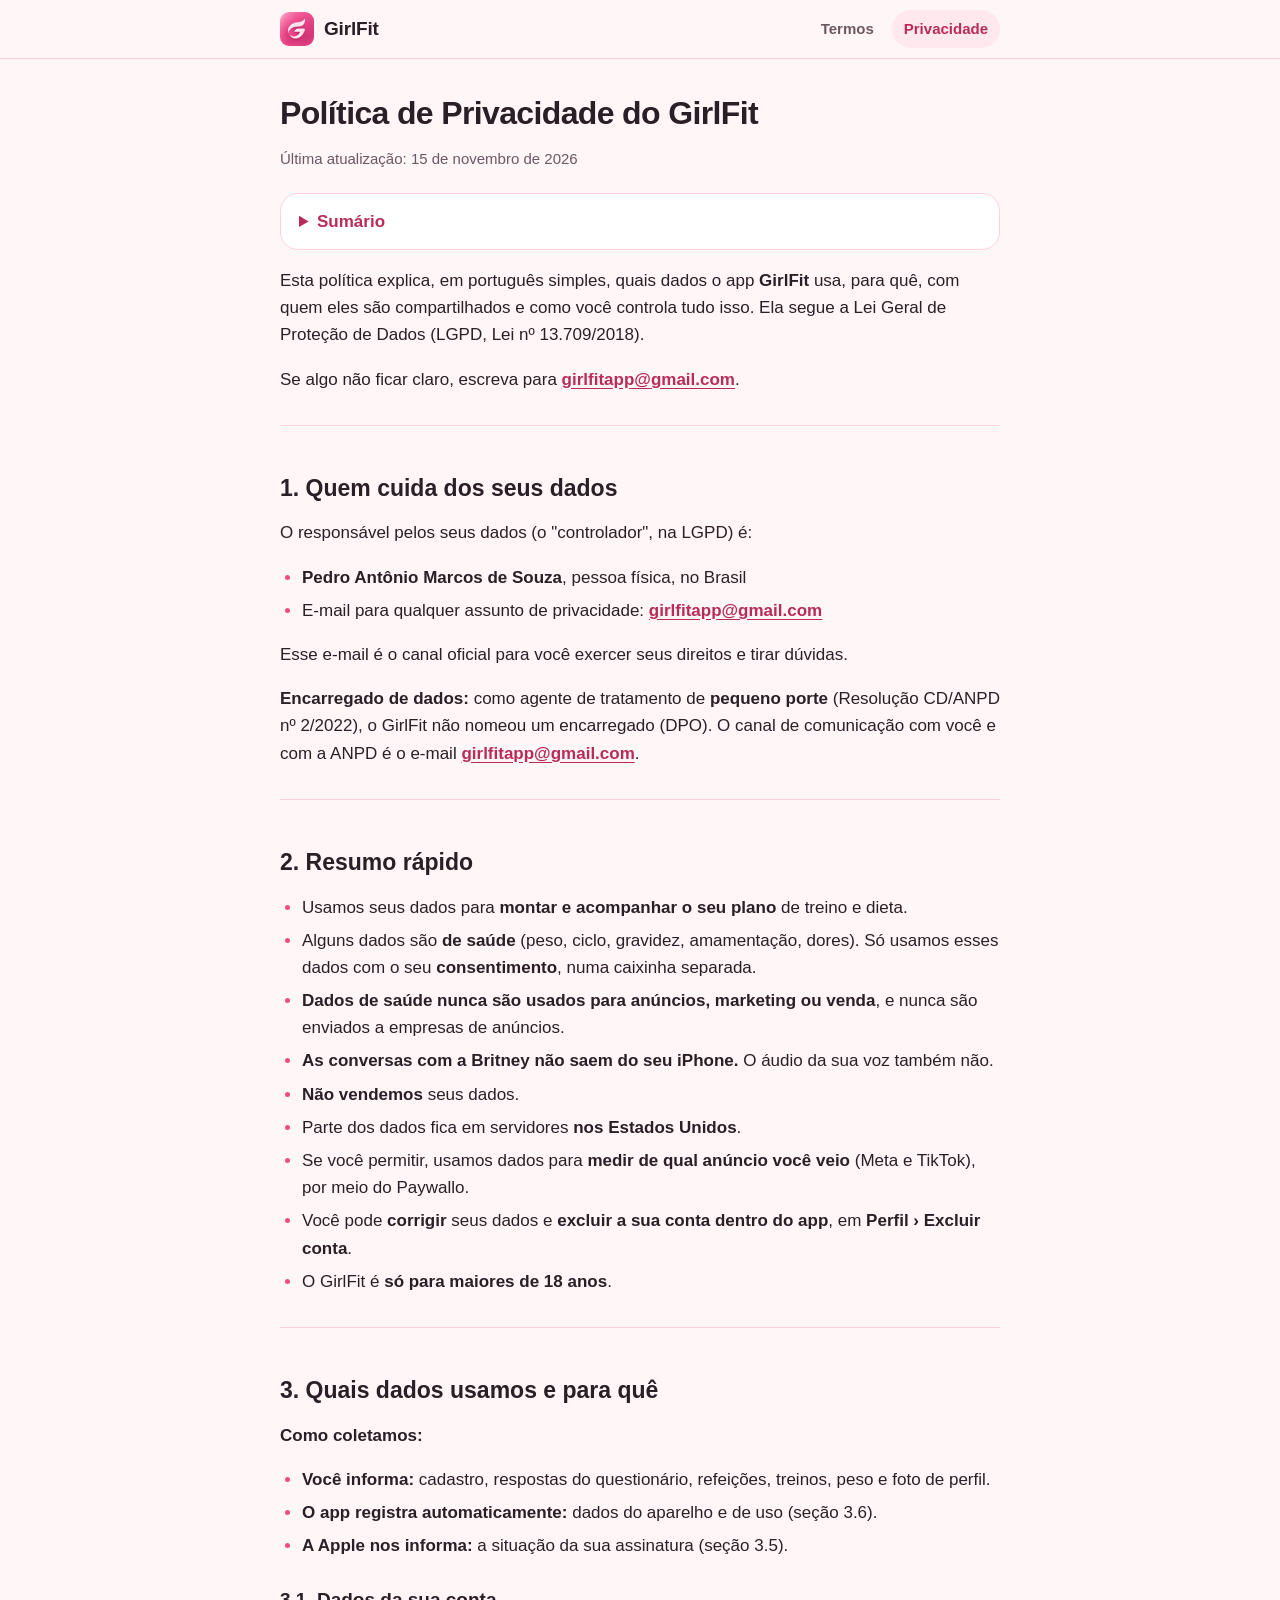
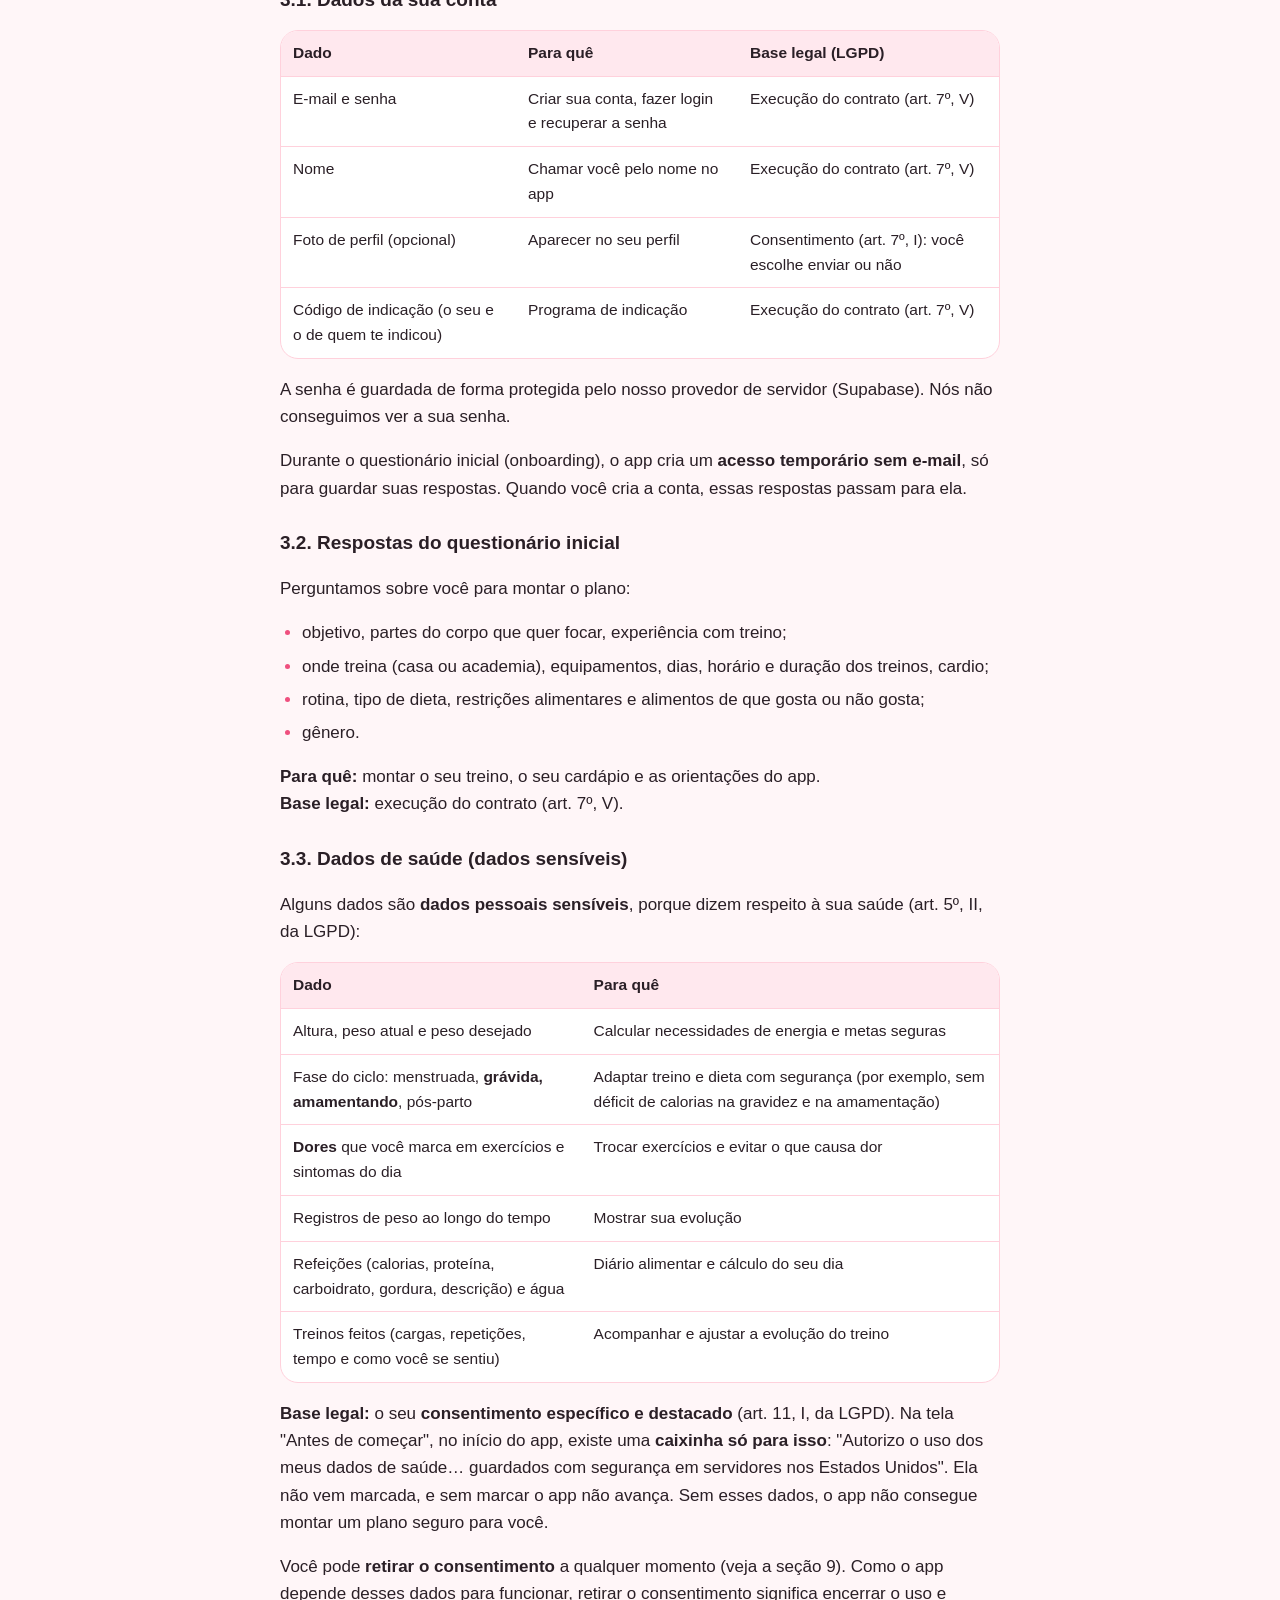
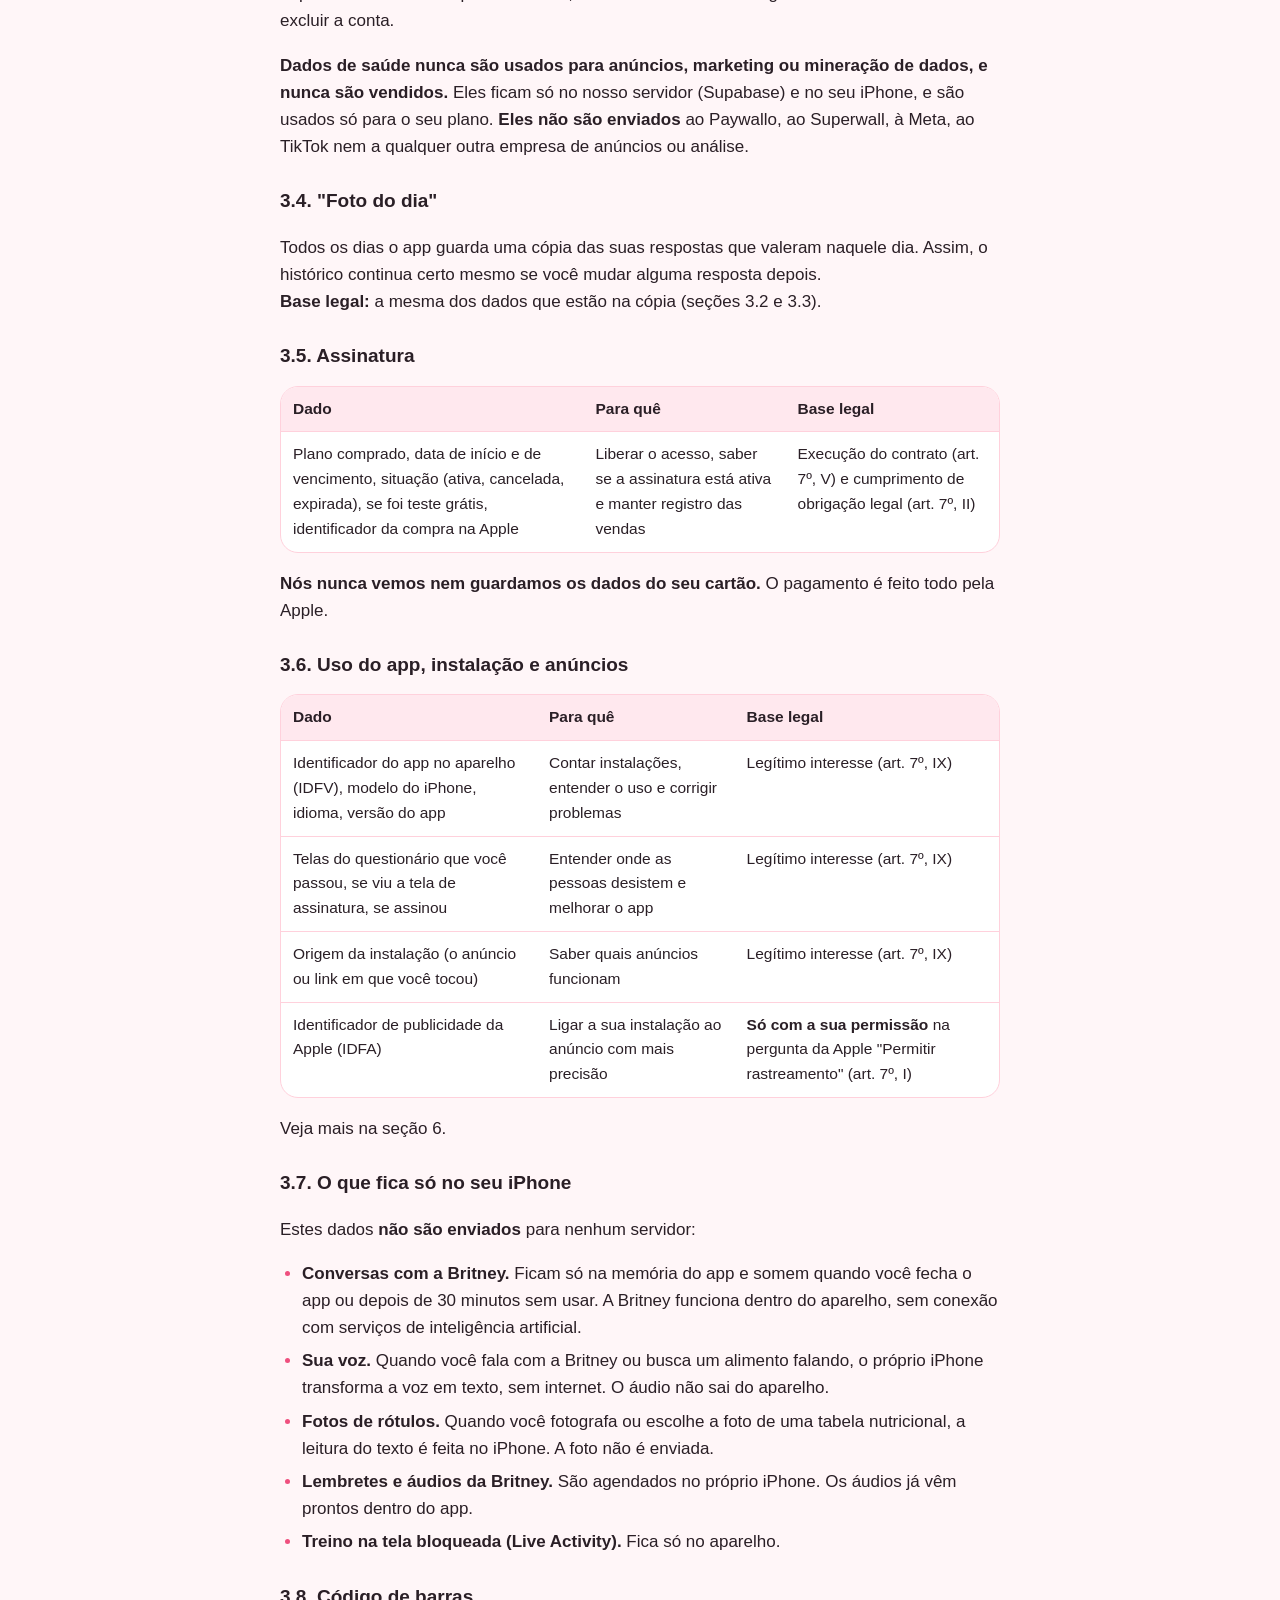
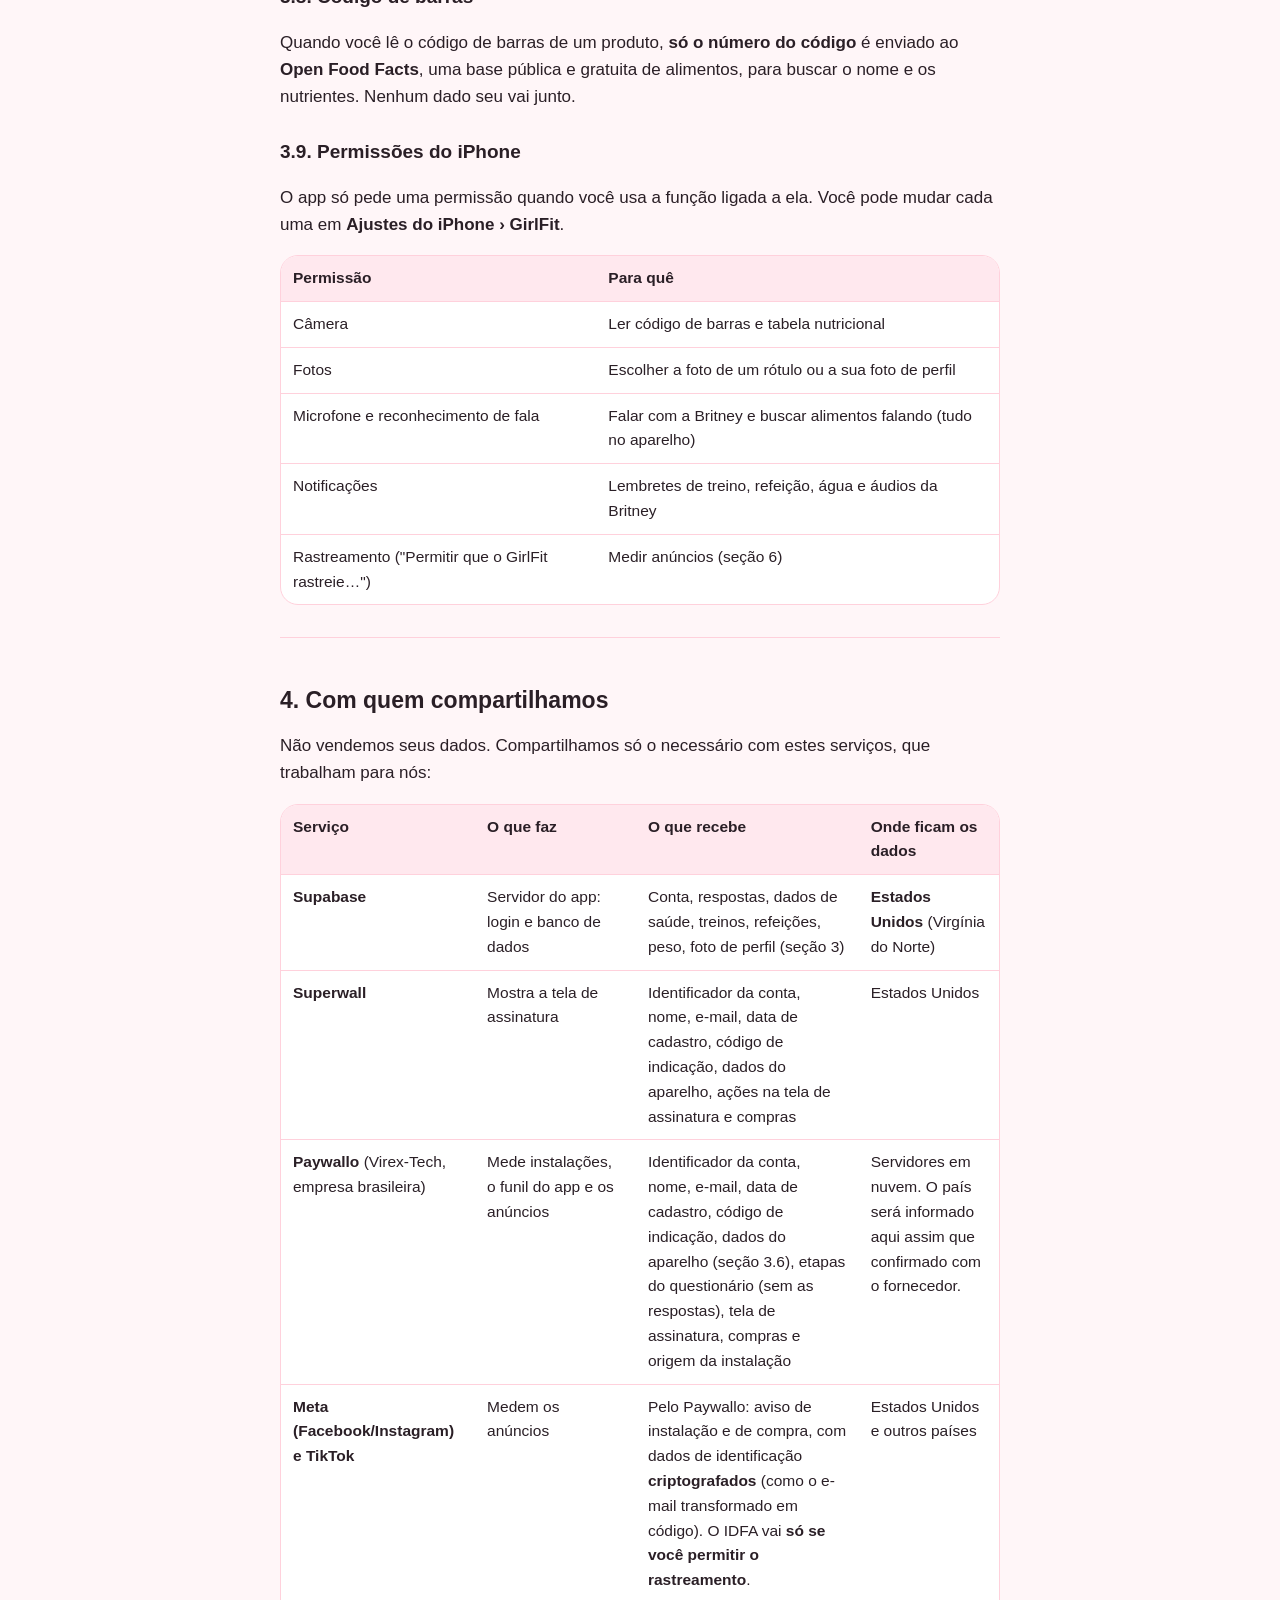
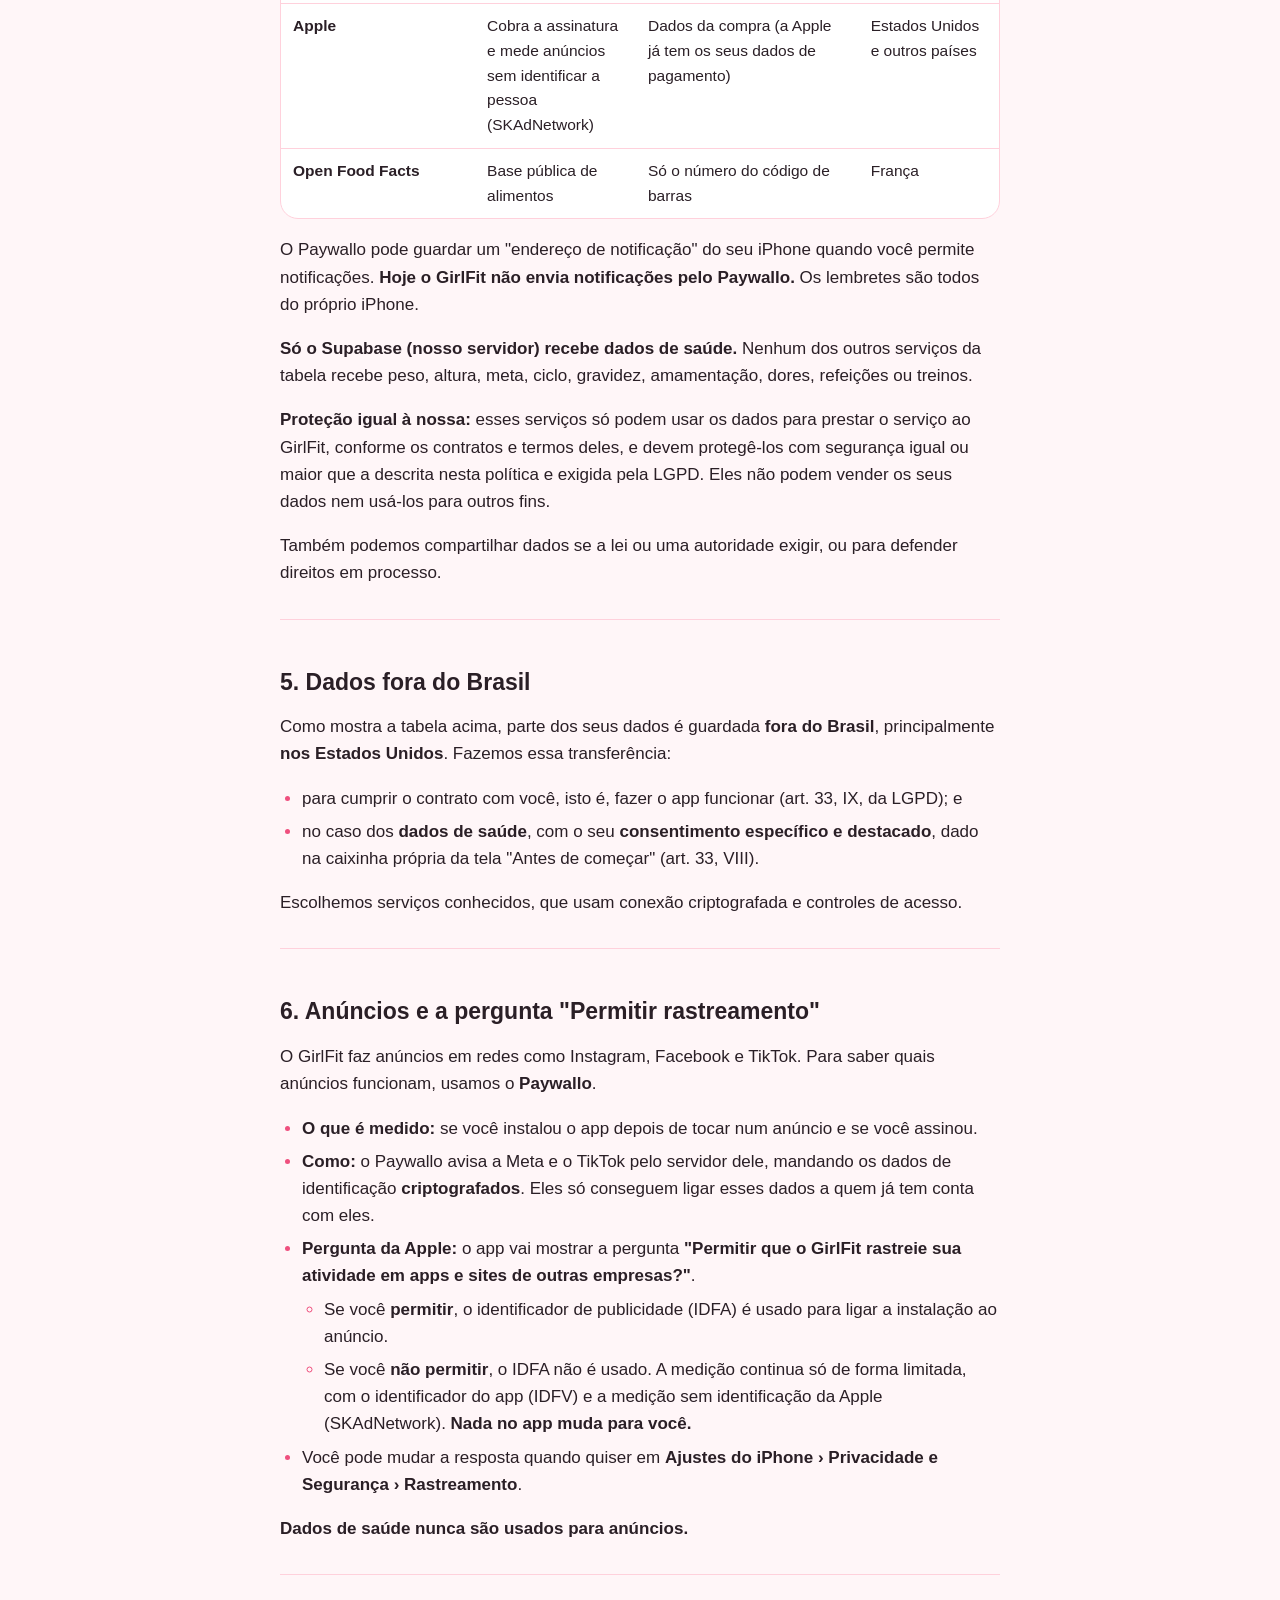
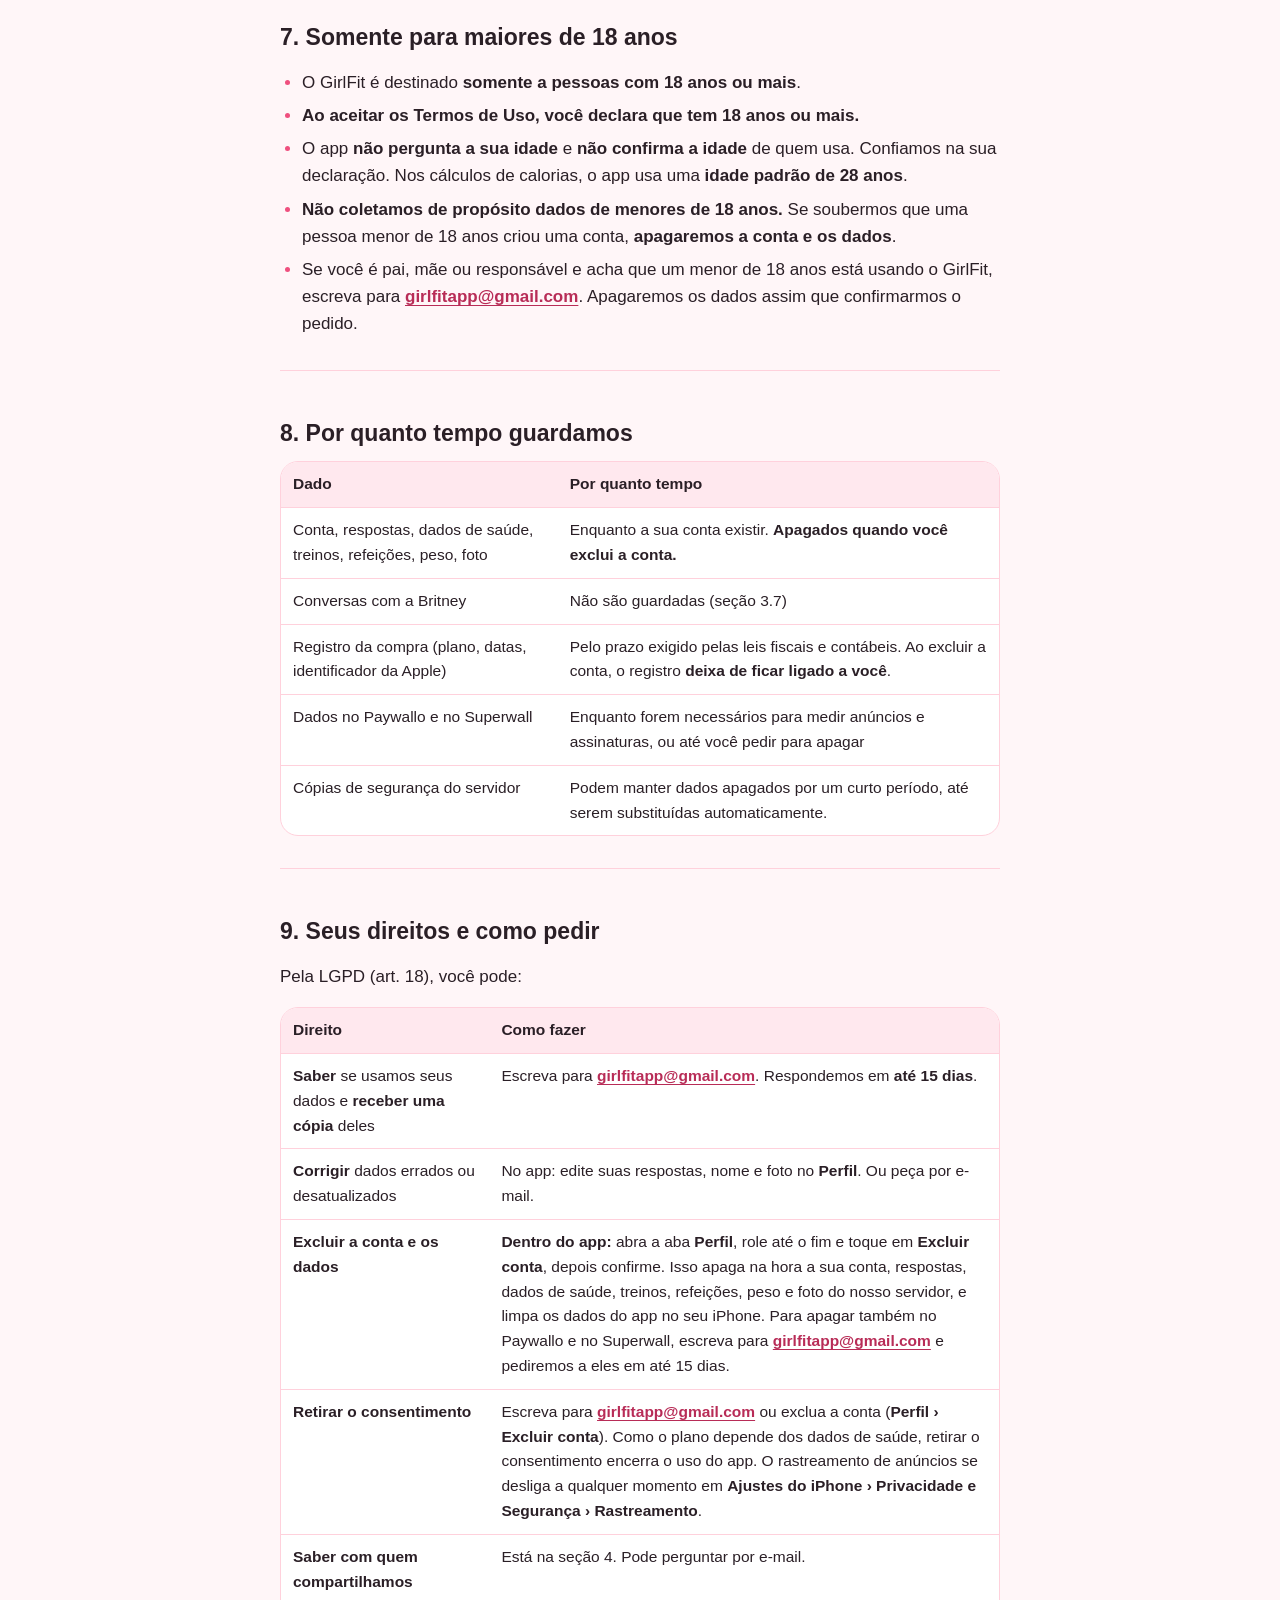
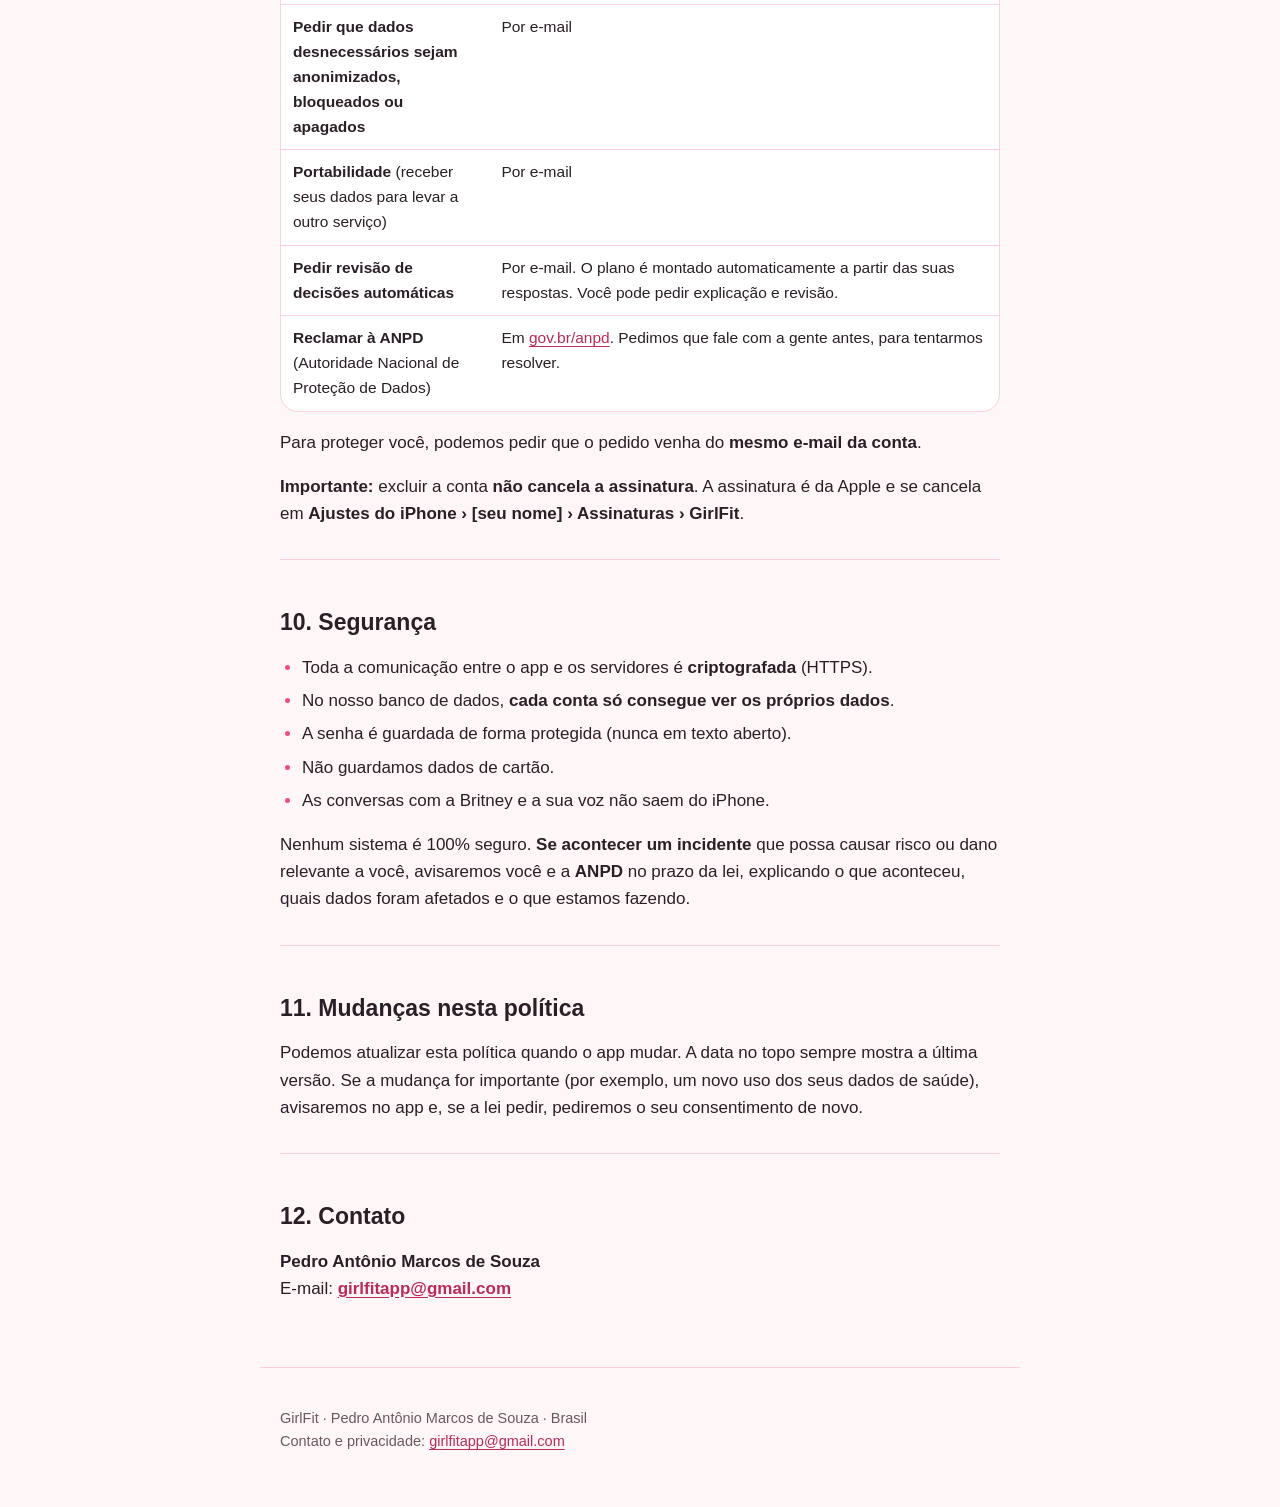
==== privacidade/index.html @ 928863f9 "Termos de Uso e Política de Privacidade do GirlFit Co-Authored-By: Claude Opus 5.5 <noreply@anthropi" ====
<!DOCTYPE html>
<html lang="pt-BR">
<head>
<meta charset="utf-8">
<meta name="viewport" content="width=device-width, initial-scale=1, viewport-fit=cover">
<title>Política de Privacidade · GirlFit</title>
<meta name="description" content="Como o app GirlFit cuida dos seus dados.">
<meta name="theme-color" content="#fff6f8" media="(prefers-color-scheme: light)">
<meta name="theme-color" content="#140f13" media="(prefers-color-scheme: dark)">
<link rel="canonical" href="https://pedrogoat23.github.io/girlfit-legal/privacidade/">
<link rel="icon" type="image/png" href="../assets/favicon.png">
<link rel="apple-touch-icon" href="../assets/icon.png">
<link rel="stylesheet" href="../assets/style.css">
</head>
<body>
<header class="top"><div class="top-inner">
<a class="brand" href="../"><img src="../assets/icon.png" alt="" width="34" height="34"><span>GirlFit</span></a>
<nav aria-label="Páginas"><a href="../termos/">Termos</a><a href="../privacidade/" aria-current="page">Privacidade</a></nav>
</div></header>
<main>
<h1>Política de Privacidade do GirlFit</h1>
<p class="updated">Última atualização: 15 de novembro de 2026</p>
<details class="toc"><summary>Sumário</summary><ol><li><a href="#1-quem-cuida-dos-seus-dados">1. Quem cuida dos seus dados</a></li><li><a href="#2-resumo-rapido">2. Resumo rápido</a></li><li><a href="#3-quais-dados-usamos-e-para-que">3. Quais dados usamos e para quê</a></li><li><a href="#4-com-quem-compartilhamos">4. Com quem compartilhamos</a></li><li><a href="#5-dados-fora-do-brasil">5. Dados fora do Brasil</a></li><li><a href="#6-anuncios-e-a-pergunta-permitir-rastreamento">6. Anúncios e a pergunta "Permitir rastreamento"</a></li><li><a href="#7-somente-para-maiores-de-18-anos">7. Somente para maiores de 18 anos</a></li><li><a href="#8-por-quanto-tempo-guardamos">8. Por quanto tempo guardamos</a></li><li><a href="#9-seus-direitos-e-como-pedir">9. Seus direitos e como pedir</a></li><li><a href="#10-seguranca">10. Segurança</a></li><li><a href="#11-mudancas-nesta-politica">11. Mudanças nesta política</a></li><li><a href="#12-contato">12. Contato</a></li></ol></details>
<p>Esta política explica, em português simples, quais dados o app <strong>GirlFit</strong> usa, para quê, com quem eles são compartilhados e como você controla tudo isso. Ela segue a Lei Geral de Proteção de Dados (LGPD, Lei nº 13.709/2018).</p>
<p>Se algo não ficar claro, escreva para <strong><a href="mailto:girlfitapp@gmail.com">girlfitapp@gmail.com</a></strong>.</p>
<hr>
<h2 id="1-quem-cuida-dos-seus-dados">1. Quem cuida dos seus dados</h2>
<p>O responsável pelos seus dados (o "controlador", na LGPD) é:</p>
<ul><li><strong>Pedro Antônio Marcos de Souza</strong>, pessoa física, no Brasil</li><li>E-mail para qualquer assunto de privacidade: <strong><a href="mailto:girlfitapp@gmail.com">girlfitapp@gmail.com</a></strong></li></ul>
<p>Esse e-mail é o canal oficial para você exercer seus direitos e tirar dúvidas.</p>
<p><strong>Encarregado de dados:</strong> como agente de tratamento de <strong>pequeno porte</strong> (Resolução CD/ANPD nº 2/2022), o GirlFit não nomeou um encarregado (DPO). O canal de comunicação com você e com a ANPD é o e-mail <strong><a href="mailto:girlfitapp@gmail.com">girlfitapp@gmail.com</a></strong>.</p>
<hr>
<h2 id="2-resumo-rapido">2. Resumo rápido</h2>
<ul><li>Usamos seus dados para <strong>montar e acompanhar o seu plano</strong> de treino e dieta.</li><li>Alguns dados são <strong>de saúde</strong> (peso, ciclo, gravidez, amamentação, dores). Só usamos esses dados com o seu <strong>consentimento</strong>, numa caixinha separada.</li><li><strong>Dados de saúde nunca são usados para anúncios, marketing ou venda</strong>, e nunca são enviados a empresas de anúncios.</li><li><strong>As conversas com a Britney não saem do seu iPhone.</strong> O áudio da sua voz também não.</li><li><strong>Não vendemos</strong> seus dados.</li><li>Parte dos dados fica em servidores <strong>nos Estados Unidos</strong>.</li><li>Se você permitir, usamos dados para <strong>medir de qual anúncio você veio</strong> (Meta e TikTok), por meio do Paywallo.</li><li>Você pode <strong>corrigir</strong> seus dados e <strong>excluir a sua conta dentro do app</strong>, em <strong>Perfil › Excluir conta</strong>.</li><li>O GirlFit é <strong>só para maiores de 18 anos</strong>.</li></ul>
<hr>
<h2 id="3-quais-dados-usamos-e-para-que">3. Quais dados usamos e para quê</h2>
<p><strong>Como coletamos:</strong></p>
<ul><li><strong>Você informa:</strong> cadastro, respostas do questionário, refeições, treinos, peso e foto de perfil.</li><li><strong>O app registra automaticamente:</strong> dados do aparelho e de uso (seção 3.6).</li><li><strong>A Apple nos informa:</strong> a situação da sua assinatura (seção 3.5).</li></ul>
<h3 id="3-1-dados-da-sua-conta">3.1. Dados da sua conta</h3>
<table><thead><tr><th>Dado</th><th>Para quê</th><th>Base legal (LGPD)</th></tr></thead><tbody><tr><td data-label="Dado">E-mail e senha</td><td data-label="Para quê">Criar sua conta, fazer login e recuperar a senha</td><td data-label="Base legal (LGPD)">Execução do contrato (art. 7º, V)</td></tr><tr><td data-label="Dado">Nome</td><td data-label="Para quê">Chamar você pelo nome no app</td><td data-label="Base legal (LGPD)">Execução do contrato (art. 7º, V)</td></tr><tr><td data-label="Dado">Foto de perfil (opcional)</td><td data-label="Para quê">Aparecer no seu perfil</td><td data-label="Base legal (LGPD)">Consentimento (art. 7º, I): você escolhe enviar ou não</td></tr><tr><td data-label="Dado">Código de indicação (o seu e o de quem te indicou)</td><td data-label="Para quê">Programa de indicação</td><td data-label="Base legal (LGPD)">Execução do contrato (art. 7º, V)</td></tr></tbody></table>
<p>A senha é guardada de forma protegida pelo nosso provedor de servidor (Supabase). Nós não conseguimos ver a sua senha.</p>
<p>Durante o questionário inicial (onboarding), o app cria um <strong>acesso temporário sem e-mail</strong>, só para guardar suas respostas. Quando você cria a conta, essas respostas passam para ela.</p>
<h3 id="3-2-respostas-do-questionario-inicial">3.2. Respostas do questionário inicial</h3>
<p>Perguntamos sobre você para montar o plano:</p>
<ul><li>objetivo, partes do corpo que quer focar, experiência com treino;</li><li>onde treina (casa ou academia), equipamentos, dias, horário e duração dos treinos, cardio;</li><li>rotina, tipo de dieta, restrições alimentares e alimentos de que gosta ou não gosta;</li><li>gênero.</li></ul>
<p><strong>Para quê:</strong> montar o seu treino, o seu cardápio e as orientações do app.<br><strong>Base legal:</strong> execução do contrato (art. 7º, V).</p>
<h3 id="3-3-dados-de-saude-dados-sensiveis">3.3. Dados de saúde (dados sensíveis)</h3>
<p>Alguns dados são <strong>dados pessoais sensíveis</strong>, porque dizem respeito à sua saúde (art. 5º, II, da LGPD):</p>
<table><thead><tr><th>Dado</th><th>Para quê</th></tr></thead><tbody><tr><td data-label="Dado">Altura, peso atual e peso desejado</td><td data-label="Para quê">Calcular necessidades de energia e metas seguras</td></tr><tr><td data-label="Dado">Fase do ciclo: menstruada, <strong>grávida, amamentando</strong>, pós-parto</td><td data-label="Para quê">Adaptar treino e dieta com segurança (por exemplo, sem déficit de calorias na gravidez e na amamentação)</td></tr><tr><td data-label="Dado"><strong>Dores</strong> que você marca em exercícios e sintomas do dia</td><td data-label="Para quê">Trocar exercícios e evitar o que causa dor</td></tr><tr><td data-label="Dado">Registros de peso ao longo do tempo</td><td data-label="Para quê">Mostrar sua evolução</td></tr><tr><td data-label="Dado">Refeições (calorias, proteína, carboidrato, gordura, descrição) e água</td><td data-label="Para quê">Diário alimentar e cálculo do seu dia</td></tr><tr><td data-label="Dado">Treinos feitos (cargas, repetições, tempo e como você se sentiu)</td><td data-label="Para quê">Acompanhar e ajustar a evolução do treino</td></tr></tbody></table>
<p><strong>Base legal:</strong> o seu <strong>consentimento específico e destacado</strong> (art. 11, I, da LGPD). Na tela "Antes de começar", no início do app, existe uma <strong>caixinha só para isso</strong>: "Autorizo o uso dos meus dados de saúde… guardados com segurança em servidores nos Estados Unidos". Ela não vem marcada, e sem marcar o app não avança. Sem esses dados, o app não consegue montar um plano seguro para você.</p>
<p>Você pode <strong>retirar o consentimento</strong> a qualquer momento (veja a seção 9). Como o app depende desses dados para funcionar, retirar o consentimento significa encerrar o uso e excluir a conta.</p>
<p><strong>Dados de saúde nunca são usados para anúncios, marketing ou mineração de dados, e nunca são vendidos.</strong> Eles ficam só no nosso servidor (Supabase) e no seu iPhone, e são usados só para o seu plano. <strong>Eles não são enviados</strong> ao Paywallo, ao Superwall, à Meta, ao TikTok nem a qualquer outra empresa de anúncios ou análise.</p>
<h3 id="3-4-foto-do-dia">3.4. "Foto do dia"</h3>
<p>Todos os dias o app guarda uma cópia das suas respostas que valeram naquele dia. Assim, o histórico continua certo mesmo se você mudar alguma resposta depois.<br><strong>Base legal:</strong> a mesma dos dados que estão na cópia (seções 3.2 e 3.3).</p>
<h3 id="3-5-assinatura">3.5. Assinatura</h3>
<table><thead><tr><th>Dado</th><th>Para quê</th><th>Base legal</th></tr></thead><tbody><tr><td data-label="Dado">Plano comprado, data de início e de vencimento, situação (ativa, cancelada, expirada), se foi teste grátis, identificador da compra na Apple</td><td data-label="Para quê">Liberar o acesso, saber se a assinatura está ativa e manter registro das vendas</td><td data-label="Base legal">Execução do contrato (art. 7º, V) e cumprimento de obrigação legal (art. 7º, II)</td></tr></tbody></table>
<p><strong>Nós nunca vemos nem guardamos os dados do seu cartão.</strong> O pagamento é feito todo pela Apple.</p>
<h3 id="3-6-uso-do-app-instalacao-e-anuncios">3.6. Uso do app, instalação e anúncios</h3>
<table><thead><tr><th>Dado</th><th>Para quê</th><th>Base legal</th></tr></thead><tbody><tr><td data-label="Dado">Identificador do app no aparelho (IDFV), modelo do iPhone, idioma, versão do app</td><td data-label="Para quê">Contar instalações, entender o uso e corrigir problemas</td><td data-label="Base legal">Legítimo interesse (art. 7º, IX)</td></tr><tr><td data-label="Dado">Telas do questionário que você passou, se viu a tela de assinatura, se assinou</td><td data-label="Para quê">Entender onde as pessoas desistem e melhorar o app</td><td data-label="Base legal">Legítimo interesse (art. 7º, IX)</td></tr><tr><td data-label="Dado">Origem da instalação (o anúncio ou link em que você tocou)</td><td data-label="Para quê">Saber quais anúncios funcionam</td><td data-label="Base legal">Legítimo interesse (art. 7º, IX)</td></tr><tr><td data-label="Dado">Identificador de publicidade da Apple (IDFA)</td><td data-label="Para quê">Ligar a sua instalação ao anúncio com mais precisão</td><td data-label="Base legal"><strong>Só com a sua permissão</strong> na pergunta da Apple "Permitir rastreamento" (art. 7º, I)</td></tr></tbody></table>
<p>Veja mais na seção 6.</p>
<h3 id="3-7-o-que-fica-so-no-seu-iphone">3.7. O que fica só no seu iPhone</h3>
<p>Estes dados <strong>não são enviados</strong> para nenhum servidor:</p>
<ul><li><strong>Conversas com a Britney.</strong> Ficam só na memória do app e somem quando você fecha o app ou depois de 30 minutos sem usar. A Britney funciona dentro do aparelho, sem conexão com serviços de inteligência artificial.</li><li><strong>Sua voz.</strong> Quando você fala com a Britney ou busca um alimento falando, o próprio iPhone transforma a voz em texto, sem internet. O áudio não sai do aparelho.</li><li><strong>Fotos de rótulos.</strong> Quando você fotografa ou escolhe a foto de uma tabela nutricional, a leitura do texto é feita no iPhone. A foto não é enviada.</li><li><strong>Lembretes e áudios da Britney.</strong> São agendados no próprio iPhone. Os áudios já vêm prontos dentro do app.</li><li><strong>Treino na tela bloqueada (Live Activity).</strong> Fica só no aparelho.</li></ul>
<h3 id="3-8-codigo-de-barras">3.8. Código de barras</h3>
<p>Quando você lê o código de barras de um produto, <strong>só o número do código</strong> é enviado ao <strong>Open Food Facts</strong>, uma base pública e gratuita de alimentos, para buscar o nome e os nutrientes. Nenhum dado seu vai junto.</p>
<h3 id="3-9-permissoes-do-iphone">3.9. Permissões do iPhone</h3>
<p>O app só pede uma permissão quando você usa a função ligada a ela. Você pode mudar cada uma em <strong>Ajustes do iPhone › GirlFit</strong>.</p>
<table><thead><tr><th>Permissão</th><th>Para quê</th></tr></thead><tbody><tr><td data-label="Permissão">Câmera</td><td data-label="Para quê">Ler código de barras e tabela nutricional</td></tr><tr><td data-label="Permissão">Fotos</td><td data-label="Para quê">Escolher a foto de um rótulo ou a sua foto de perfil</td></tr><tr><td data-label="Permissão">Microfone e reconhecimento de fala</td><td data-label="Para quê">Falar com a Britney e buscar alimentos falando (tudo no aparelho)</td></tr><tr><td data-label="Permissão">Notificações</td><td data-label="Para quê">Lembretes de treino, refeição, água e áudios da Britney</td></tr><tr><td data-label="Permissão">Rastreamento ("Permitir que o GirlFit rastreie…")</td><td data-label="Para quê">Medir anúncios (seção 6)</td></tr></tbody></table>
<hr>
<h2 id="4-com-quem-compartilhamos">4. Com quem compartilhamos</h2>
<p>Não vendemos seus dados. Compartilhamos só o necessário com estes serviços, que trabalham para nós:</p>
<table><thead><tr><th>Serviço</th><th>O que faz</th><th>O que recebe</th><th>Onde ficam os dados</th></tr></thead><tbody><tr><td data-label="Serviço"><strong>Supabase</strong></td><td data-label="O que faz">Servidor do app: login e banco de dados</td><td data-label="O que recebe">Conta, respostas, dados de saúde, treinos, refeições, peso, foto de perfil (seção 3)</td><td data-label="Onde ficam os dados"><strong>Estados Unidos</strong> (Virgínia do Norte)</td></tr><tr><td data-label="Serviço"><strong>Superwall</strong></td><td data-label="O que faz">Mostra a tela de assinatura</td><td data-label="O que recebe">Identificador da conta, nome, e-mail, data de cadastro, código de indicação, dados do aparelho, ações na tela de assinatura e compras</td><td data-label="Onde ficam os dados">Estados Unidos</td></tr><tr><td data-label="Serviço"><strong>Paywallo</strong> (Virex-Tech, empresa brasileira)</td><td data-label="O que faz">Mede instalações, o funil do app e os anúncios</td><td data-label="O que recebe">Identificador da conta, nome, e-mail, data de cadastro, código de indicação, dados do aparelho (seção 3.6), etapas do questionário (sem as respostas), tela de assinatura, compras e origem da instalação</td><td data-label="Onde ficam os dados">Servidores em nuvem. O país será informado aqui assim que confirmado com o fornecedor.</td></tr><tr><td data-label="Serviço"><strong>Meta (Facebook/Instagram) e TikTok</strong></td><td data-label="O que faz">Medem os anúncios</td><td data-label="O que recebe">Pelo Paywallo: aviso de instalação e de compra, com dados de identificação <strong>criptografados</strong> (como o e-mail transformado em código). O IDFA vai <strong>só se você permitir o rastreamento</strong>.</td><td data-label="Onde ficam os dados">Estados Unidos e outros países</td></tr><tr><td data-label="Serviço"><strong>Apple</strong></td><td data-label="O que faz">Cobra a assinatura e mede anúncios sem identificar a pessoa (SKAdNetwork)</td><td data-label="O que recebe">Dados da compra (a Apple já tem os seus dados de pagamento)</td><td data-label="Onde ficam os dados">Estados Unidos e outros países</td></tr><tr><td data-label="Serviço"><strong>Open Food Facts</strong></td><td data-label="O que faz">Base pública de alimentos</td><td data-label="O que recebe">Só o número do código de barras</td><td data-label="Onde ficam os dados">França</td></tr></tbody></table>
<p>O Paywallo pode guardar um "endereço de notificação" do seu iPhone quando você permite notificações. <strong>Hoje o GirlFit não envia notificações pelo Paywallo.</strong> Os lembretes são todos do próprio iPhone.</p>
<p><strong>Só o Supabase (nosso servidor) recebe dados de saúde.</strong> Nenhum dos outros serviços da tabela recebe peso, altura, meta, ciclo, gravidez, amamentação, dores, refeições ou treinos.</p>
<p><strong>Proteção igual à nossa:</strong> esses serviços só podem usar os dados para prestar o serviço ao GirlFit, conforme os contratos e termos deles, e devem protegê-los com segurança igual ou maior que a descrita nesta política e exigida pela LGPD. Eles não podem vender os seus dados nem usá-los para outros fins.</p>
<p>Também podemos compartilhar dados se a lei ou uma autoridade exigir, ou para defender direitos em processo.</p>
<hr>
<h2 id="5-dados-fora-do-brasil">5. Dados fora do Brasil</h2>
<p>Como mostra a tabela acima, parte dos seus dados é guardada <strong>fora do Brasil</strong>, principalmente <strong>nos Estados Unidos</strong>. Fazemos essa transferência:</p>
<ul><li>para cumprir o contrato com você, isto é, fazer o app funcionar (art. 33, IX, da LGPD); e</li><li>no caso dos <strong>dados de saúde</strong>, com o seu <strong>consentimento específico e destacado</strong>, dado na caixinha própria da tela "Antes de começar" (art. 33, VIII).</li></ul>
<p>Escolhemos serviços conhecidos, que usam conexão criptografada e controles de acesso.</p>
<hr>
<h2 id="6-anuncios-e-a-pergunta-permitir-rastreamento">6. Anúncios e a pergunta "Permitir rastreamento"</h2>
<p>O GirlFit faz anúncios em redes como Instagram, Facebook e TikTok. Para saber quais anúncios funcionam, usamos o <strong>Paywallo</strong>.</p>
<ul><li><strong>O que é medido:</strong> se você instalou o app depois de tocar num anúncio e se você assinou.</li><li><strong>Como:</strong> o Paywallo avisa a Meta e o TikTok pelo servidor dele, mandando os dados de identificação <strong>criptografados</strong>. Eles só conseguem ligar esses dados a quem já tem conta com eles.</li><li><strong>Pergunta da Apple:</strong> o app vai mostrar a pergunta <strong>"Permitir que o GirlFit rastreie sua atividade em apps e sites de outras empresas?"</strong>.<ul><li>Se você <strong>permitir</strong>, o identificador de publicidade (IDFA) é usado para ligar a instalação ao anúncio.</li><li>Se você <strong>não permitir</strong>, o IDFA não é usado. A medição continua só de forma limitada, com o identificador do app (IDFV) e a medição sem identificação da Apple (SKAdNetwork). <strong>Nada no app muda para você.</strong></li></ul></li><li>Você pode mudar a resposta quando quiser em <strong>Ajustes do iPhone › Privacidade e Segurança › Rastreamento</strong>.</li></ul>
<p><strong>Dados de saúde nunca são usados para anúncios.</strong></p>
<hr>
<h2 id="7-somente-para-maiores-de-18-anos">7. Somente para maiores de 18 anos</h2>
<ul><li>O GirlFit é destinado <strong>somente a pessoas com 18 anos ou mais</strong>.</li><li><strong>Ao aceitar os Termos de Uso, você declara que tem 18 anos ou mais.</strong></li><li>O app <strong>não pergunta a sua idade</strong> e <strong>não confirma a idade</strong> de quem usa. Confiamos na sua declaração. Nos cálculos de calorias, o app usa uma <strong>idade padrão de 28 anos</strong>.</li><li><strong>Não coletamos de propósito dados de menores de 18 anos.</strong> Se soubermos que uma pessoa menor de 18 anos criou uma conta, <strong>apagaremos a conta e os dados</strong>.</li><li>Se você é pai, mãe ou responsável e acha que um menor de 18 anos está usando o GirlFit, escreva para <strong><a href="mailto:girlfitapp@gmail.com">girlfitapp@gmail.com</a></strong>. Apagaremos os dados assim que confirmarmos o pedido.</li></ul>
<hr>
<h2 id="8-por-quanto-tempo-guardamos">8. Por quanto tempo guardamos</h2>
<table><thead><tr><th>Dado</th><th>Por quanto tempo</th></tr></thead><tbody><tr><td data-label="Dado">Conta, respostas, dados de saúde, treinos, refeições, peso, foto</td><td data-label="Por quanto tempo">Enquanto a sua conta existir. <strong>Apagados quando você exclui a conta.</strong></td></tr><tr><td data-label="Dado">Conversas com a Britney</td><td data-label="Por quanto tempo">Não são guardadas (seção 3.7)</td></tr><tr><td data-label="Dado">Registro da compra (plano, datas, identificador da Apple)</td><td data-label="Por quanto tempo">Pelo prazo exigido pelas leis fiscais e contábeis. Ao excluir a conta, o registro <strong>deixa de ficar ligado a você</strong>.</td></tr><tr><td data-label="Dado">Dados no Paywallo e no Superwall</td><td data-label="Por quanto tempo">Enquanto forem necessários para medir anúncios e assinaturas, ou até você pedir para apagar</td></tr><tr><td data-label="Dado">Cópias de segurança do servidor</td><td data-label="Por quanto tempo">Podem manter dados apagados por um curto período, até serem substituídas automaticamente.</td></tr></tbody></table>
<hr>
<h2 id="9-seus-direitos-e-como-pedir">9. Seus direitos e como pedir</h2>
<p>Pela LGPD (art. 18), você pode:</p>
<table><thead><tr><th>Direito</th><th>Como fazer</th></tr></thead><tbody><tr><td data-label="Direito"><strong>Saber</strong> se usamos seus dados e <strong>receber uma cópia</strong> deles</td><td data-label="Como fazer">Escreva para <strong><a href="mailto:girlfitapp@gmail.com">girlfitapp@gmail.com</a></strong>. Respondemos em <strong>até 15 dias</strong>.</td></tr><tr><td data-label="Direito"><strong>Corrigir</strong> dados errados ou desatualizados</td><td data-label="Como fazer">No app: edite suas respostas, nome e foto no <strong>Perfil</strong>. Ou peça por e-mail.</td></tr><tr><td data-label="Direito"><strong>Excluir a conta e os dados</strong></td><td data-label="Como fazer"><strong>Dentro do app:</strong> abra a aba <strong>Perfil</strong>, role até o fim e toque em <strong>Excluir conta</strong>, depois confirme. Isso apaga na hora a sua conta, respostas, dados de saúde, treinos, refeições, peso e foto do nosso servidor, e limpa os dados do app no seu iPhone. Para apagar também no Paywallo e no Superwall, escreva para <strong><a href="mailto:girlfitapp@gmail.com">girlfitapp@gmail.com</a></strong> e pediremos a eles em até 15 dias.</td></tr><tr><td data-label="Direito"><strong>Retirar o consentimento</strong></td><td data-label="Como fazer">Escreva para <strong><a href="mailto:girlfitapp@gmail.com">girlfitapp@gmail.com</a></strong> ou exclua a conta (<strong>Perfil › Excluir conta</strong>). Como o plano depende dos dados de saúde, retirar o consentimento encerra o uso do app. O rastreamento de anúncios se desliga a qualquer momento em <strong>Ajustes do iPhone › Privacidade e Segurança › Rastreamento</strong>.</td></tr><tr><td data-label="Direito"><strong>Saber com quem compartilhamos</strong></td><td data-label="Como fazer">Está na seção 4. Pode perguntar por e-mail.</td></tr><tr><td data-label="Direito"><strong>Pedir que dados desnecessários sejam anonimizados, bloqueados ou apagados</strong></td><td data-label="Como fazer">Por e-mail</td></tr><tr><td data-label="Direito"><strong>Portabilidade</strong> (receber seus dados para levar a outro serviço)</td><td data-label="Como fazer">Por e-mail</td></tr><tr><td data-label="Direito"><strong>Pedir revisão de decisões automáticas</strong></td><td data-label="Como fazer">Por e-mail. O plano é montado automaticamente a partir das suas respostas. Você pode pedir explicação e revisão.</td></tr><tr><td data-label="Direito"><strong>Reclamar à ANPD</strong> (Autoridade Nacional de Proteção de Dados)</td><td data-label="Como fazer">Em <a href="https://www.gov.br/anpd">gov.br/anpd</a>. Pedimos que fale com a gente antes, para tentarmos resolver.</td></tr></tbody></table>
<p>Para proteger você, podemos pedir que o pedido venha do <strong>mesmo e-mail da conta</strong>.</p>
<p><strong>Importante:</strong> excluir a conta <strong>não cancela a assinatura</strong>. A assinatura é da Apple e se cancela em <strong>Ajustes do iPhone › [seu nome] › Assinaturas › GirlFit</strong>.</p>
<hr>
<h2 id="10-seguranca">10. Segurança</h2>
<ul><li>Toda a comunicação entre o app e os servidores é <strong>criptografada</strong> (HTTPS).</li><li>No nosso banco de dados, <strong>cada conta só consegue ver os próprios dados</strong>.</li><li>A senha é guardada de forma protegida (nunca em texto aberto).</li><li>Não guardamos dados de cartão.</li><li>As conversas com a Britney e a sua voz não saem do iPhone.</li></ul>
<p>Nenhum sistema é 100% seguro. <strong>Se acontecer um incidente</strong> que possa causar risco ou dano relevante a você, avisaremos você e a <strong>ANPD</strong> no prazo da lei, explicando o que aconteceu, quais dados foram afetados e o que estamos fazendo.</p>
<hr>
<h2 id="11-mudancas-nesta-politica">11. Mudanças nesta política</h2>
<p>Podemos atualizar esta política quando o app mudar. A data no topo sempre mostra a última versão. Se a mudança for importante (por exemplo, um novo uso dos seus dados de saúde), avisaremos no app e, se a lei pedir, pediremos o seu consentimento de novo.</p>
<hr>
<h2 id="12-contato">12. Contato</h2>
<p><strong>Pedro Antônio Marcos de Souza</strong><br>E-mail: <strong><a href="mailto:girlfitapp@gmail.com">girlfitapp@gmail.com</a></strong></p>
</main>
<footer>
<p>GirlFit · Pedro Antônio Marcos de Souza · Brasil<br>
Contato e privacidade: <a href="mailto:girlfitapp@gmail.com">girlfitapp@gmail.com</a></p>
</footer>
</body>
</html>
---- assets/style.css ----
/* GirlFit: páginas legais. Cores do app (theme/brand). Sem fontes nem scripts externos. */
:root {
	--bg: #fff6f8;
	--card: #ffffff;
	--ink: #2a1f26;
	--muted: #6b5862;
	--line: #ffd1dc;
	--soft: #ffe8ee;
	--pink: #ef4f7e;
	--pink-strong: #b82c57;
	--radius: 18px;
}

@media (prefers-color-scheme: dark) {
	:root {
		--bg: #140f13;
		--card: #1e171c;
		--ink: #f7eef2;
		--muted: #c2adb7;
		--line: #3a2531;
		--soft: #2e1c26;
		--pink: #ff8fb0;
		--pink-strong: #ff8fb0;
	}
}

* {
	box-sizing: border-box;
}

html {
	-webkit-text-size-adjust: 100%;
}

body {
	margin: 0;
	background: var(--bg);
	color: var(--ink);
	font: 17px/1.6 -apple-system, BlinkMacSystemFont, "SF Pro Text", "Segoe UI", Roboto, Helvetica, Arial,
		sans-serif;
}

a {
	color: var(--pink-strong);
	text-underline-offset: 3px;
}

.top {
	position: sticky;
	top: 0;
	z-index: 2;
	background: color-mix(in srgb, var(--bg) 88%, transparent);
	-webkit-backdrop-filter: blur(12px);
	backdrop-filter: blur(12px);
	border-bottom: 1px solid var(--line);
}

.top-inner {
	max-width: 760px;
	margin: 0 auto;
	padding: 10px 20px;
	display: flex;
	align-items: center;
	justify-content: space-between;
	gap: 12px;
}

.brand {
	display: flex;
	align-items: center;
	gap: 10px;
	color: var(--ink);
	text-decoration: none;
	font-weight: 800;
	font-size: 19px;
	letter-spacing: -0.01em;
}

.brand img {
	width: 34px;
	height: 34px;
	border-radius: 9px;
}

nav {
	display: flex;
	gap: 6px;
}

nav a {
	padding: 7px 12px;
	border-radius: 999px;
	font-size: 15px;
	font-weight: 600;
	text-decoration: none;
	color: var(--muted);
}

nav a[aria-current="page"] {
	background: var(--soft);
	color: var(--pink-strong);
}

main {
	max-width: 760px;
	margin: 0 auto;
	padding: 28px 20px 48px;
}

h1 {
	font-size: 32px;
	line-height: 1.15;
	letter-spacing: -0.02em;
	margin: 8px 0 6px;
}

h2 {
	font-size: 23px;
	line-height: 1.25;
	margin: 40px 0 10px;
	padding-top: 8px;
	scroll-margin-top: 72px;
}

h3 {
	font-size: 19px;
	margin: 26px 0 8px;
	scroll-margin-top: 72px;
}

p,
li {
	overflow-wrap: anywhere;
}

ul {
	padding-left: 22px;
}

li {
	margin: 6px 0;
}

li::marker {
	color: var(--pink);
}

strong {
	font-weight: 700;
}

hr {
	border: 0;
	border-top: 1px solid var(--line);
	margin: 32px 0 0;
}

.updated {
	color: var(--muted);
	font-size: 15px;
}

.toc {
	background: var(--card);
	border: 1px solid var(--line);
	border-radius: var(--radius);
	padding: 14px 18px;
	margin: 22px 0 8px;
}

.toc summary {
	cursor: pointer;
	font-weight: 700;
	color: var(--pink-strong);
}

.toc ol {
	margin: 10px 0 2px;
	padding-left: 20px;
}

.toc li {
	margin: 4px 0;
}

table {
	width: 100%;
	border-collapse: separate;
	border-spacing: 0;
	background: var(--card);
	border: 1px solid var(--line);
	border-radius: var(--radius);
	overflow: hidden;
	margin: 14px 0;
	font-size: 15.5px;
}

th,
td {
	text-align: left;
	vertical-align: top;
	padding: 10px 12px;
	border-bottom: 1px solid var(--line);
}

th {
	background: var(--soft);
	font-weight: 700;
}

tr:last-child td {
	border-bottom: 0;
}

/* No iPhone, cada linha da tabela vira um cartão (nada de rolar pro lado). */
@media (max-width: 640px) {
	body {
		font-size: 16.5px;
	}

	h1 {
		font-size: 28px;
	}

	nav a {
		padding: 7px 9px;
		font-size: 14px;
	}

	.brand span {
		display: none;
	}

	table,
	tbody,
	tr,
	td {
		display: block;
		width: 100%;
	}

	table {
		border: 0;
		background: none;
	}

	thead {
		display: none;
	}

	tr {
		background: var(--card);
		border: 1px solid var(--line);
		border-radius: var(--radius);
		margin: 0 0 12px;
		padding: 4px 0;
	}

	td {
		border: 0;
		padding: 6px 14px;
	}

	td::before {
		content: attr(data-label);
		display: block;
		font-size: 12.5px;
		font-weight: 700;
		text-transform: uppercase;
		letter-spacing: 0.04em;
		color: var(--pink-strong);
	}
}

.hero {
	text-align: center;
	padding: 24px 0 8px;
}

.hero img {
	width: 96px;
	height: 96px;
	border-radius: 24px;
	box-shadow: 0 12px 32px rgba(239, 79, 126, 0.28);
}

.hero p {
	color: var(--muted);
	max-width: 460px;
	margin: 8px auto 0;
}

.cards {
	display: grid;
	gap: 14px;
	margin: 28px 0;
}

.card {
	display: block;
	background: var(--card);
	border: 1px solid var(--line);
	border-radius: var(--radius);
	padding: 18px 20px;
	text-decoration: none;
	color: var(--ink);
}

.card strong {
	display: block;
	font-size: 19px;
	color: var(--pink-strong);
}

.card span {
	color: var(--muted);
	font-size: 15.5px;
}

footer {
	max-width: 760px;
	margin: 0 auto;
	padding: 24px 20px 40px;
	border-top: 1px solid var(--line);
	color: var(--muted);
	font-size: 14.5px;
}
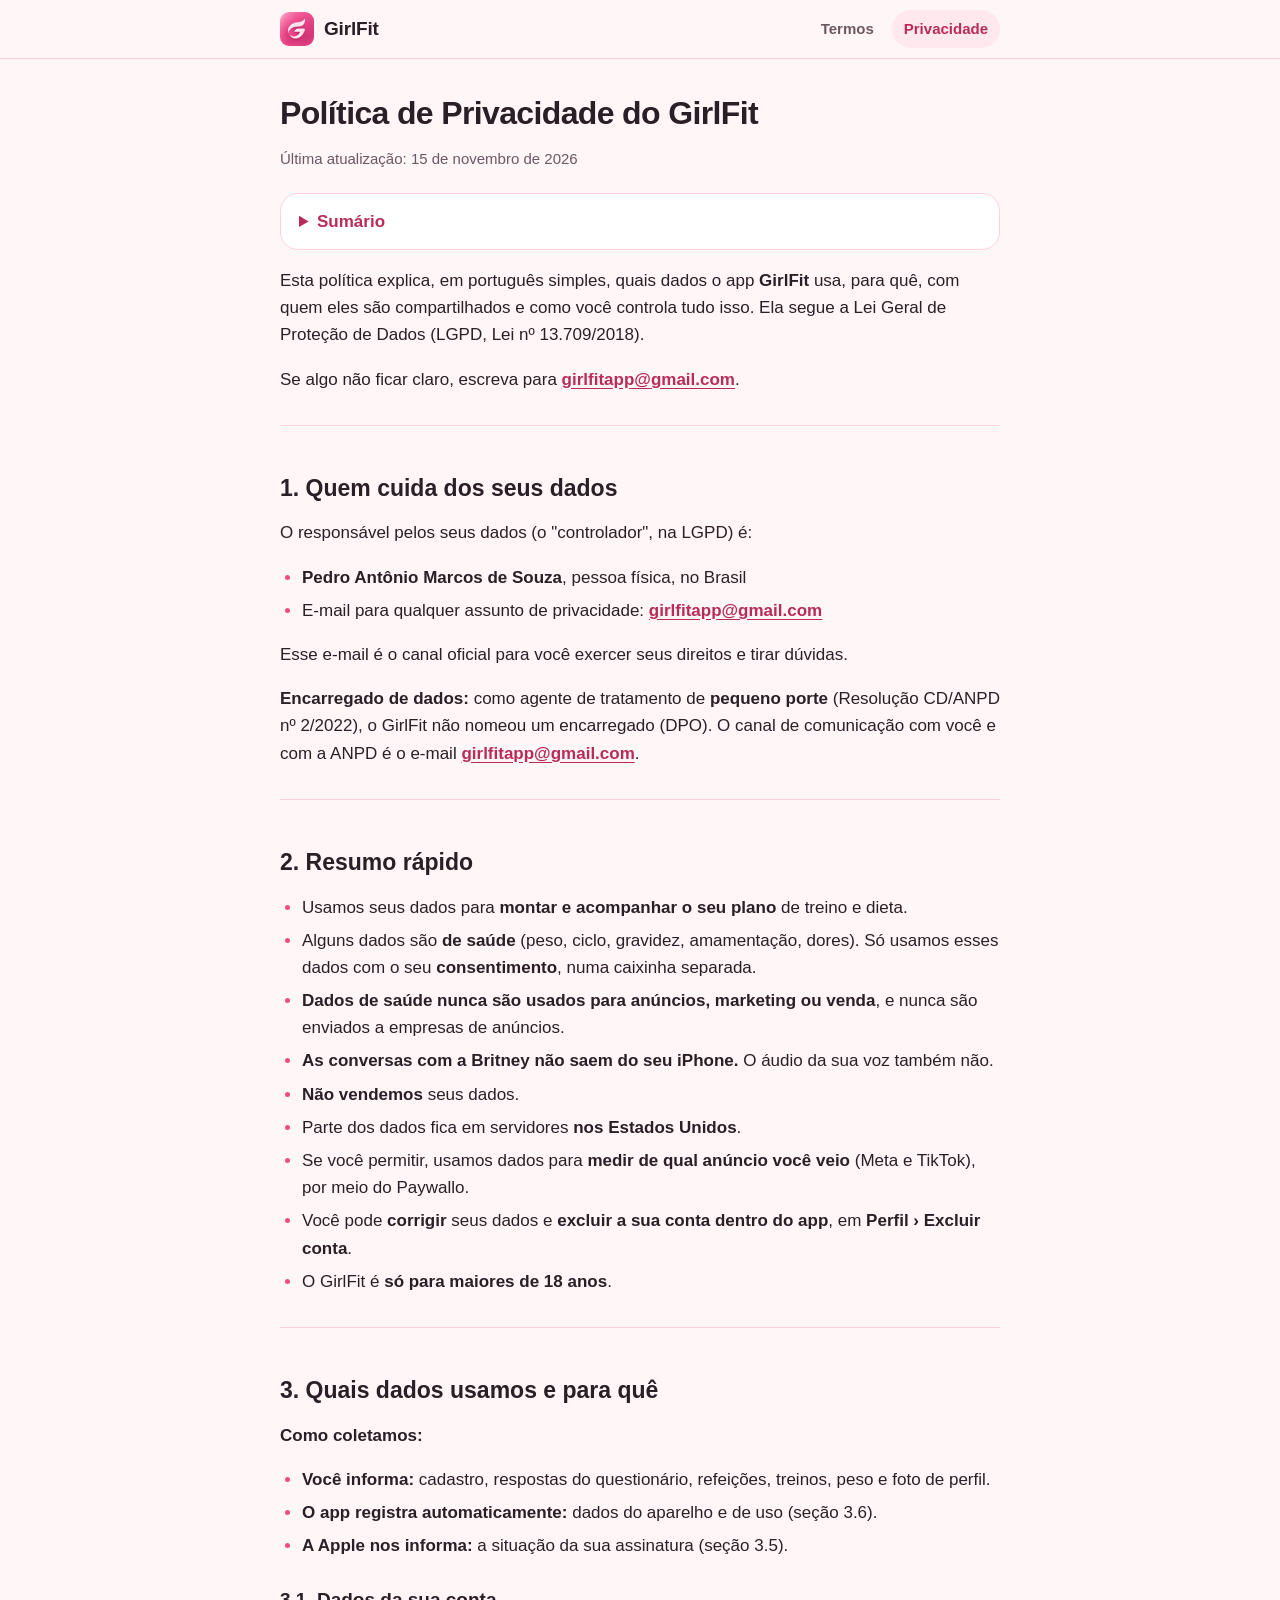
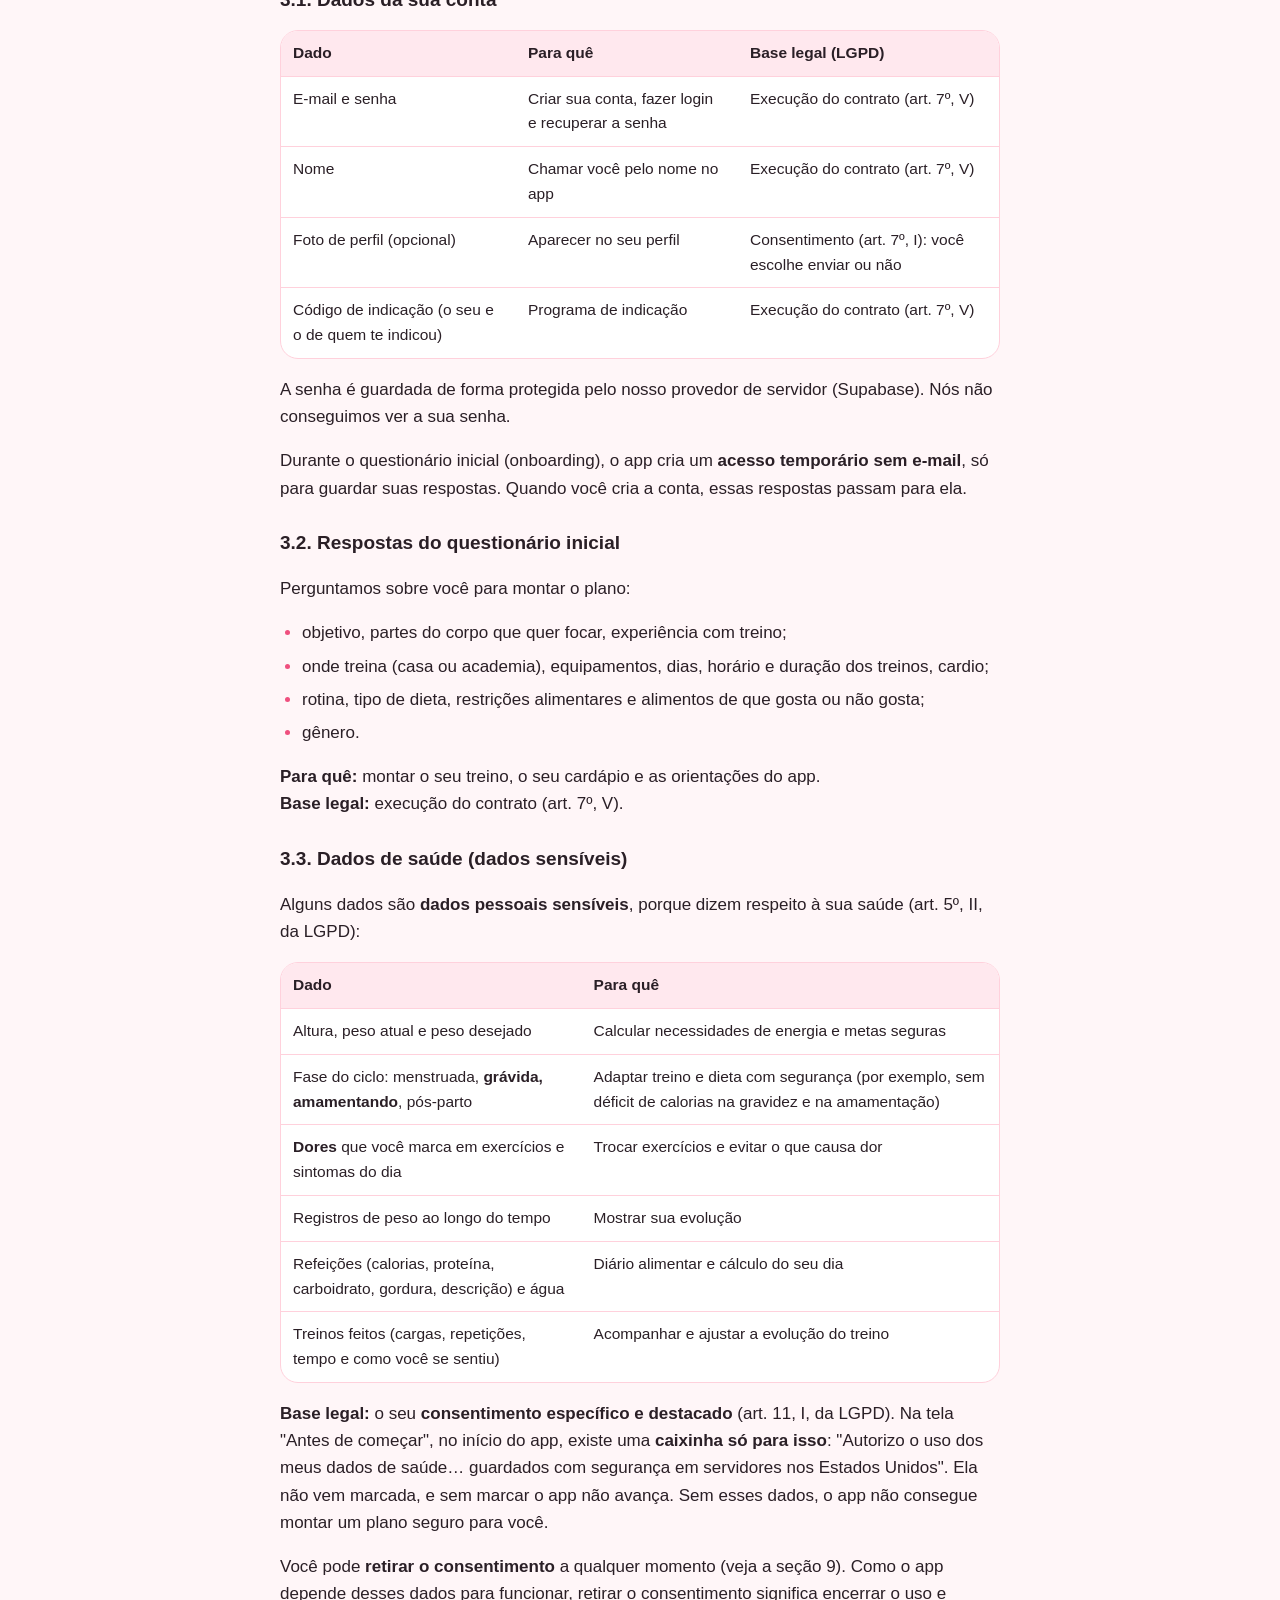
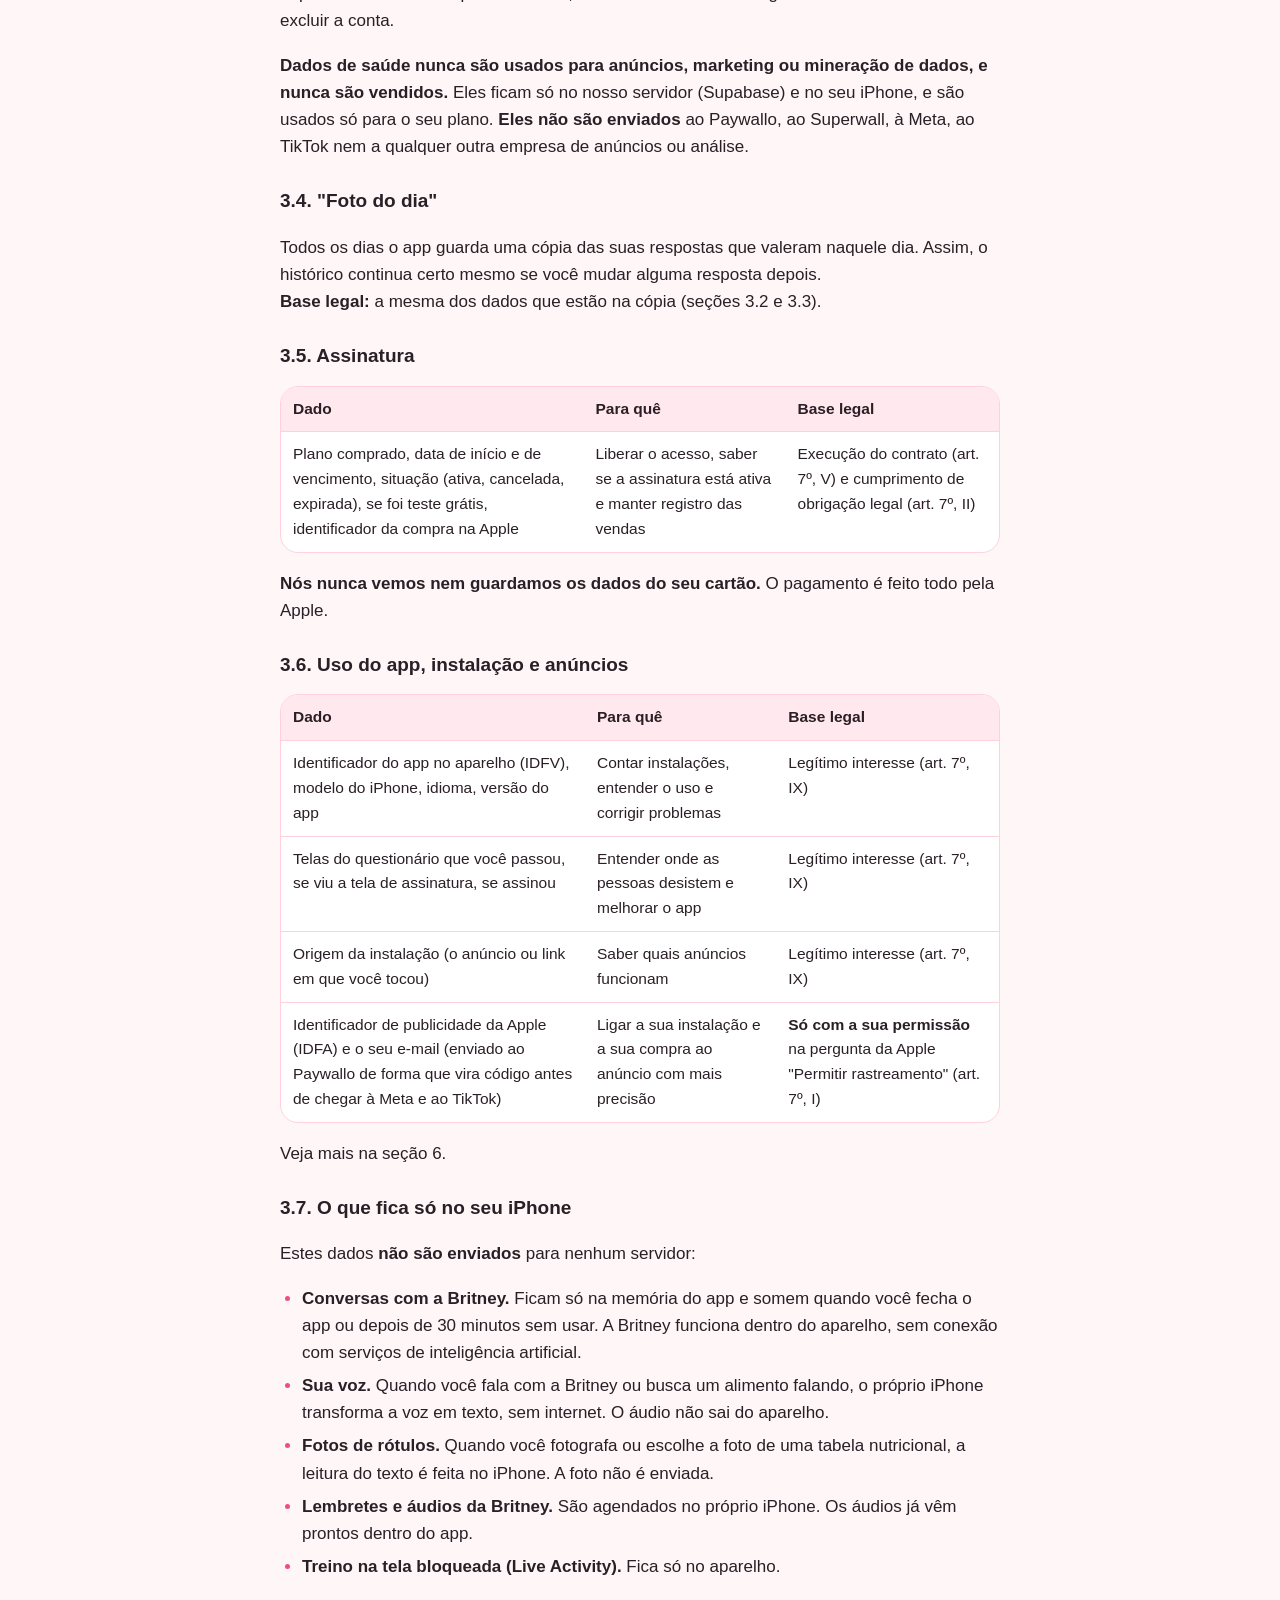
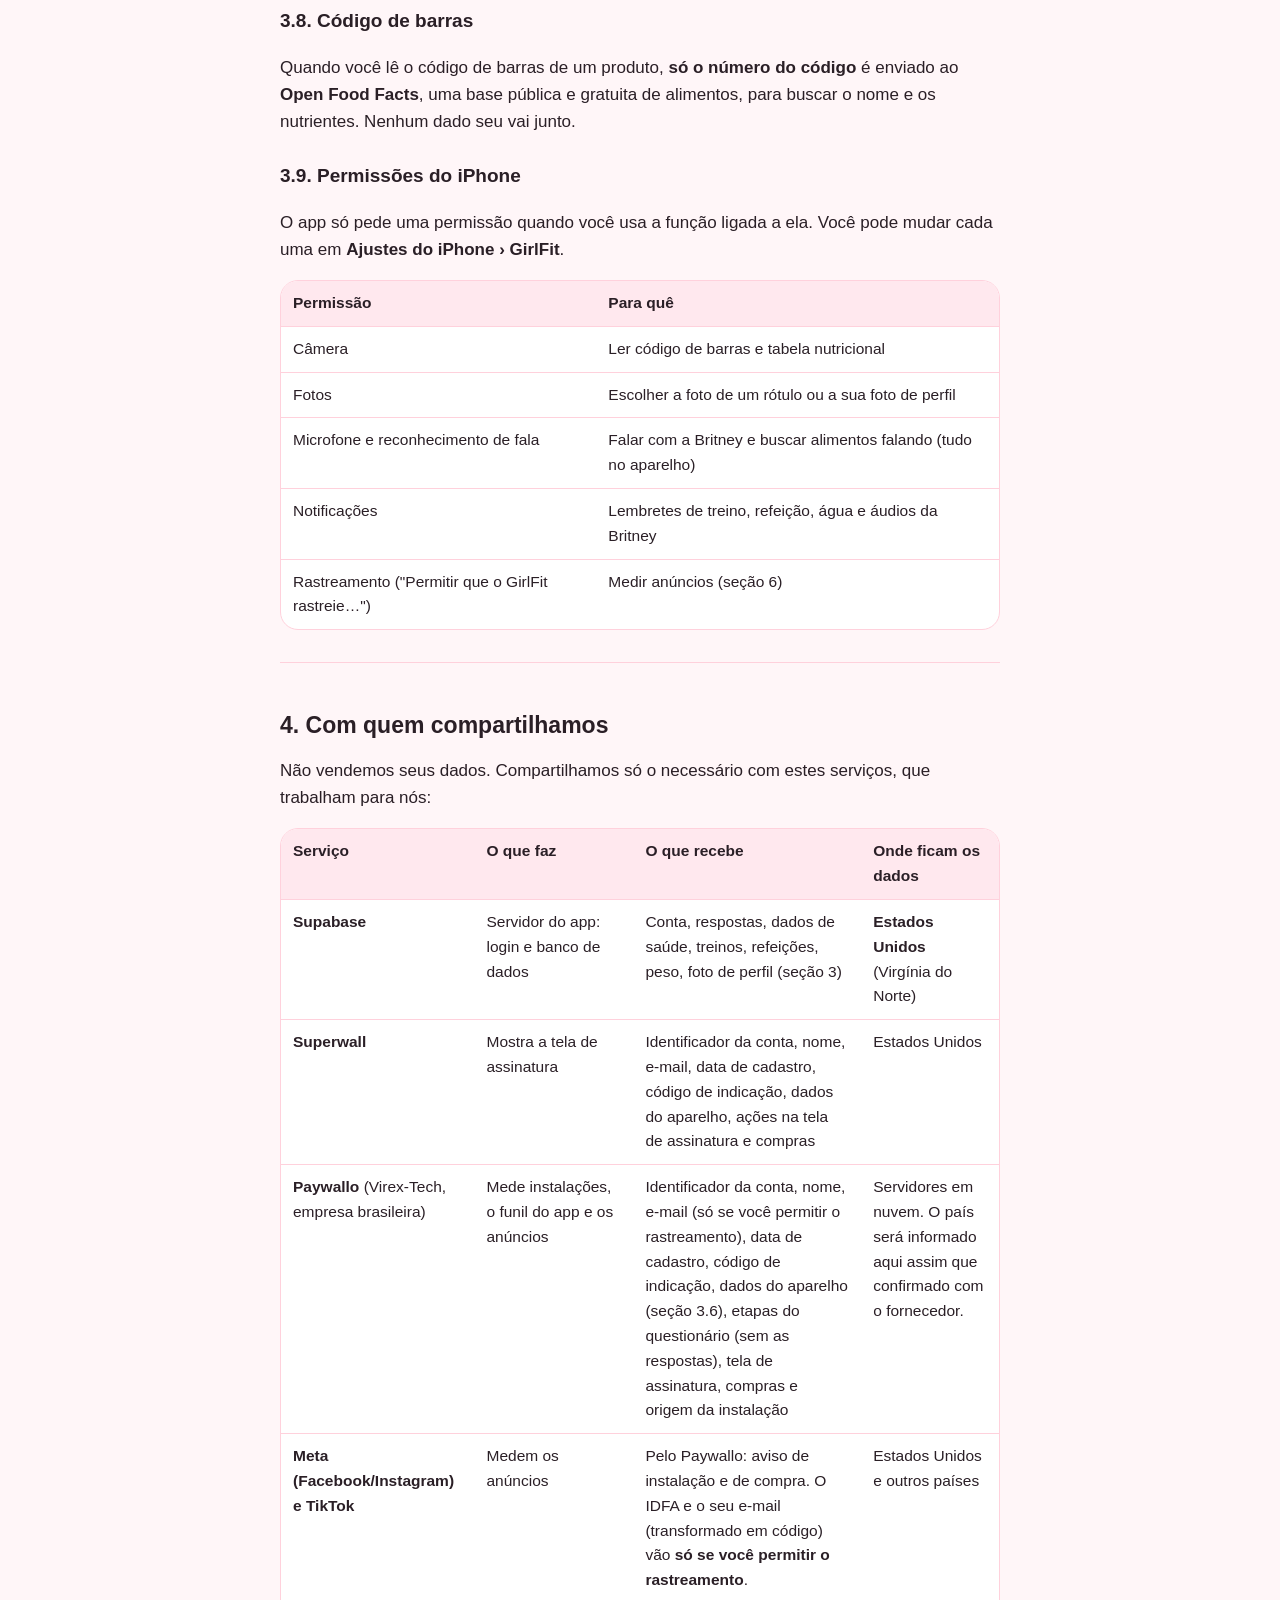
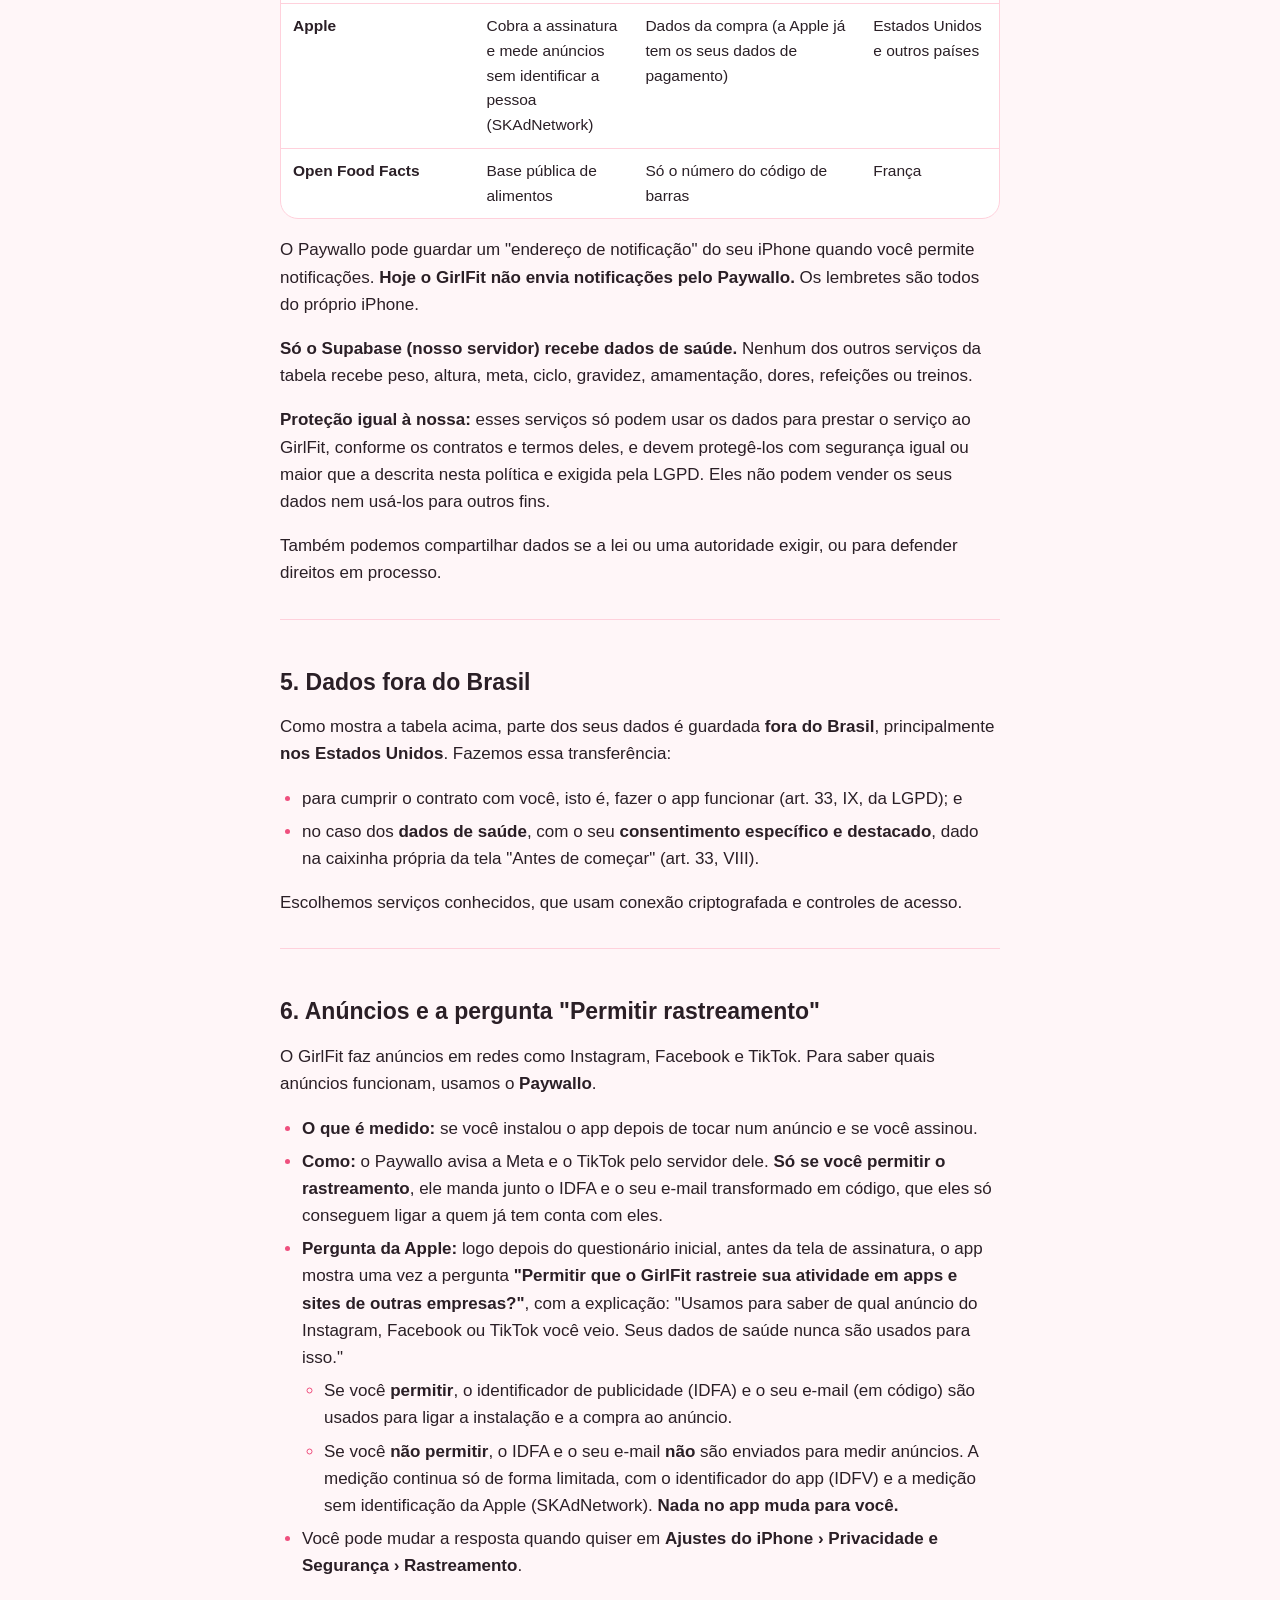
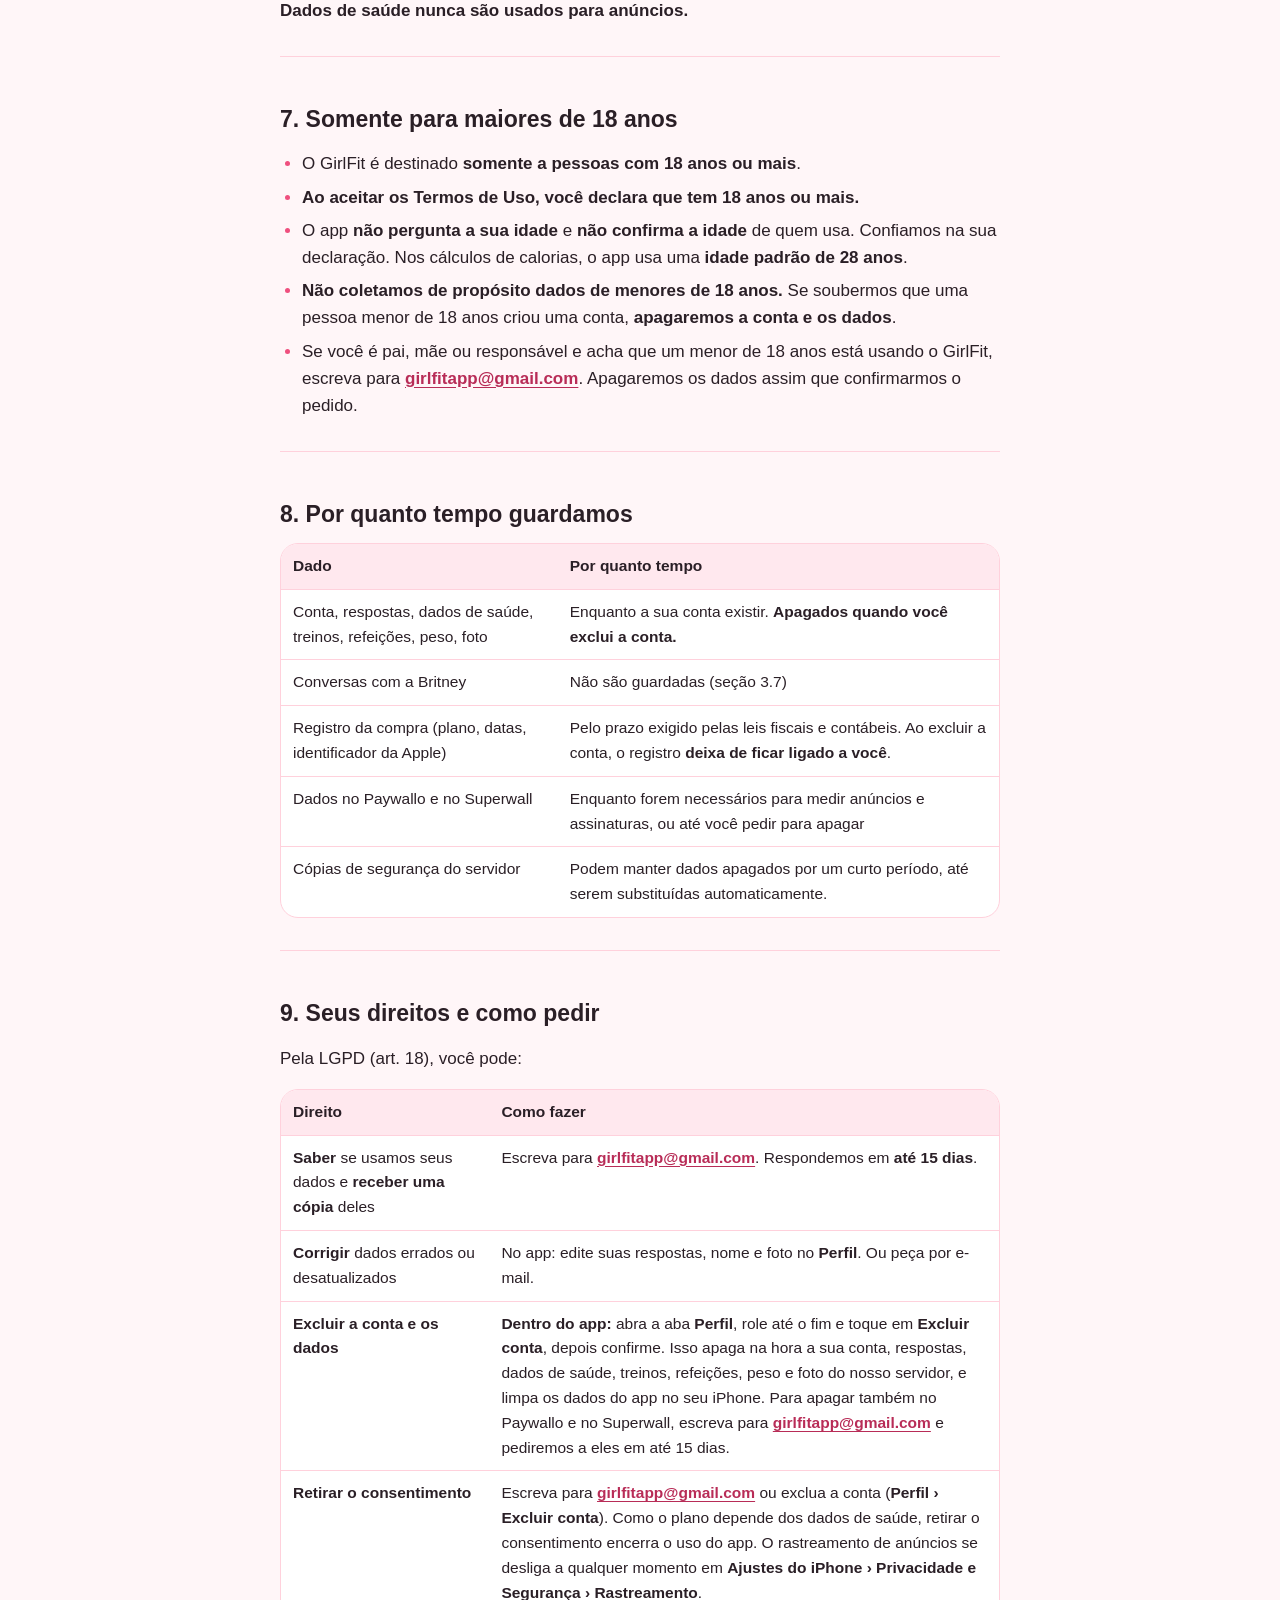
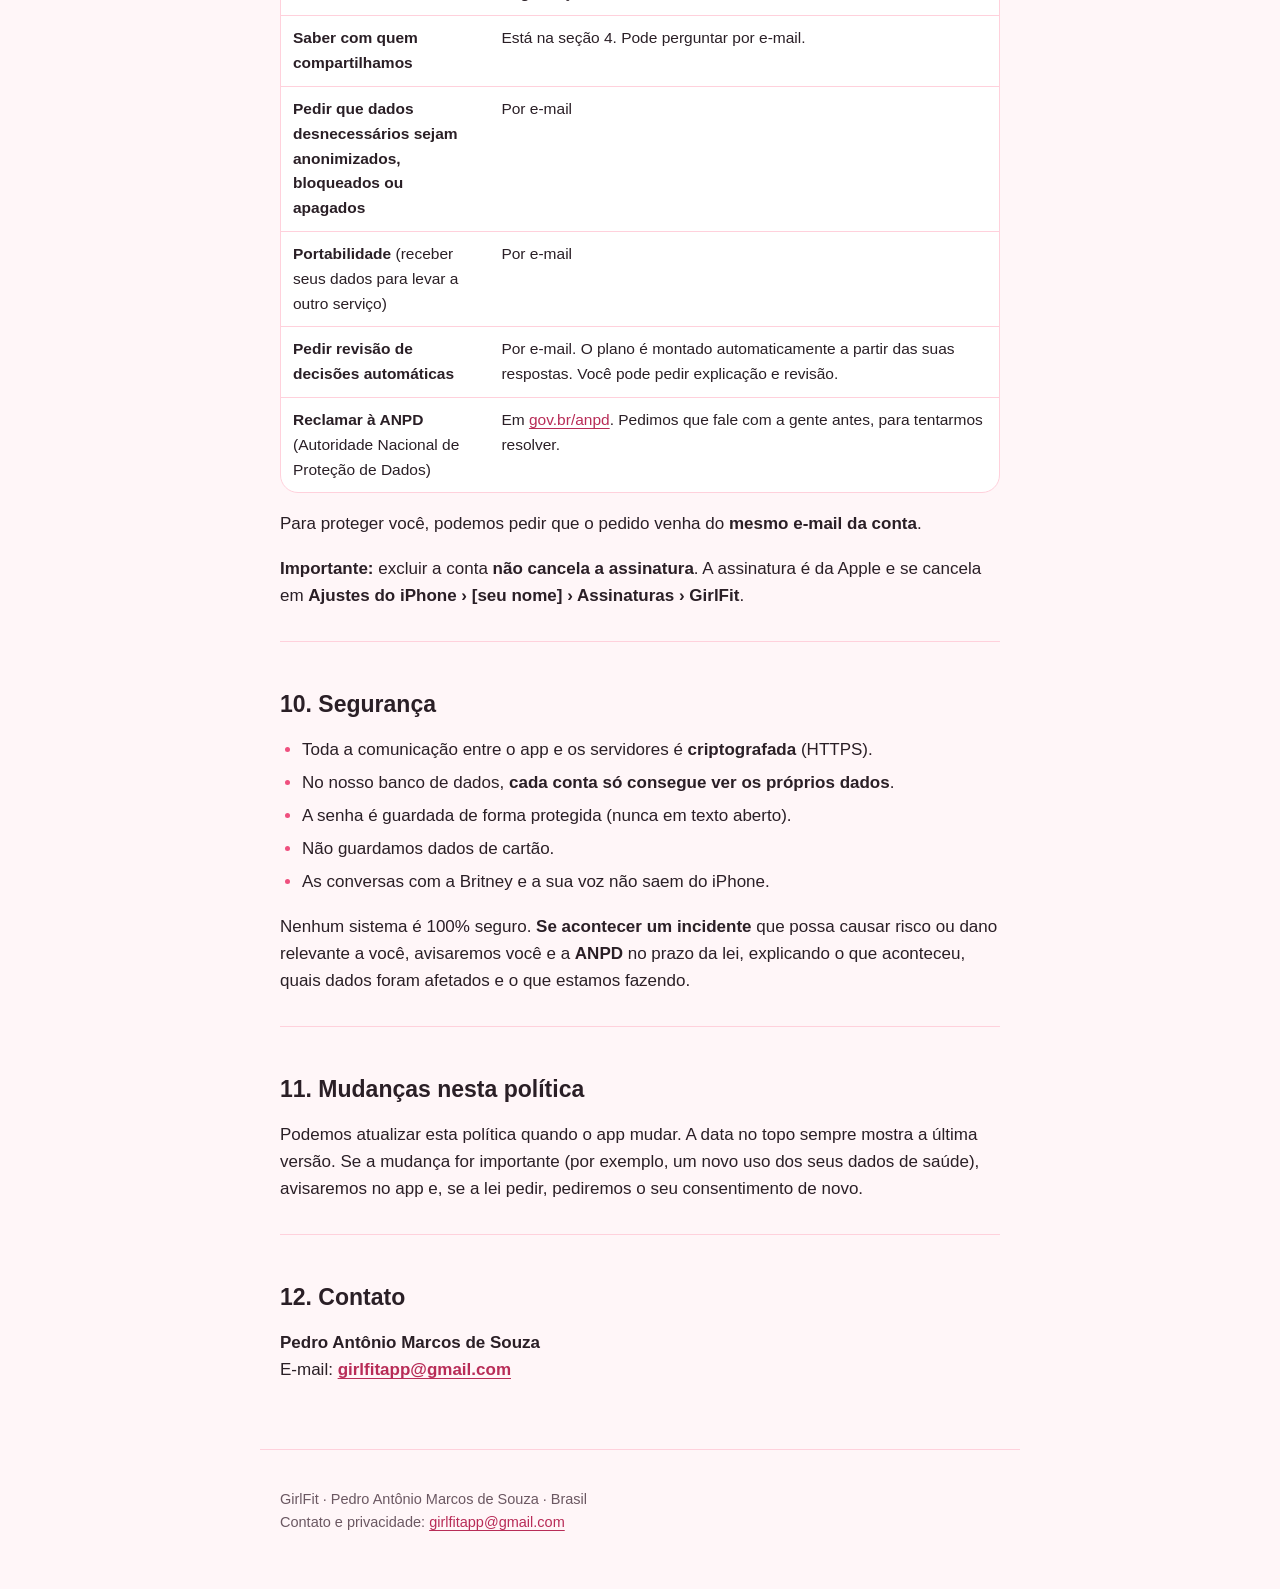
==== commit feee115f: "Privacidade: e-mail e IDFA só vão para anúncios com a permissão de rastreio Co-Authored-By: Claude O" ====
--- a/privacidade/index.html
+++ b/privacidade/index.html
@@ -56,7 +56,7 @@
 <table><thead><tr><th>Dado</th><th>Para quê</th><th>Base legal</th></tr></thead><tbody><tr><td data-label="Dado">Plano comprado, data de início e de vencimento, situação (ativa, cancelada, expirada), se foi teste grátis, identificador da compra na Apple</td><td data-label="Para quê">Liberar o acesso, saber se a assinatura está ativa e manter registro das vendas</td><td data-label="Base legal">Execução do contrato (art. 7º, V) e cumprimento de obrigação legal (art. 7º, II)</td></tr></tbody></table>
 <p><strong>Nós nunca vemos nem guardamos os dados do seu cartão.</strong> O pagamento é feito todo pela Apple.</p>
 <h3 id="3-6-uso-do-app-instalacao-e-anuncios">3.6. Uso do app, instalação e anúncios</h3>
-<table><thead><tr><th>Dado</th><th>Para quê</th><th>Base legal</th></tr></thead><tbody><tr><td data-label="Dado">Identificador do app no aparelho (IDFV), modelo do iPhone, idioma, versão do app</td><td data-label="Para quê">Contar instalações, entender o uso e corrigir problemas</td><td data-label="Base legal">Legítimo interesse (art. 7º, IX)</td></tr><tr><td data-label="Dado">Telas do questionário que você passou, se viu a tela de assinatura, se assinou</td><td data-label="Para quê">Entender onde as pessoas desistem e melhorar o app</td><td data-label="Base legal">Legítimo interesse (art. 7º, IX)</td></tr><tr><td data-label="Dado">Origem da instalação (o anúncio ou link em que você tocou)</td><td data-label="Para quê">Saber quais anúncios funcionam</td><td data-label="Base legal">Legítimo interesse (art. 7º, IX)</td></tr><tr><td data-label="Dado">Identificador de publicidade da Apple (IDFA)</td><td data-label="Para quê">Ligar a sua instalação ao anúncio com mais precisão</td><td data-label="Base legal"><strong>Só com a sua permissão</strong> na pergunta da Apple "Permitir rastreamento" (art. 7º, I)</td></tr></tbody></table>
+<table><thead><tr><th>Dado</th><th>Para quê</th><th>Base legal</th></tr></thead><tbody><tr><td data-label="Dado">Identificador do app no aparelho (IDFV), modelo do iPhone, idioma, versão do app</td><td data-label="Para quê">Contar instalações, entender o uso e corrigir problemas</td><td data-label="Base legal">Legítimo interesse (art. 7º, IX)</td></tr><tr><td data-label="Dado">Telas do questionário que você passou, se viu a tela de assinatura, se assinou</td><td data-label="Para quê">Entender onde as pessoas desistem e melhorar o app</td><td data-label="Base legal">Legítimo interesse (art. 7º, IX)</td></tr><tr><td data-label="Dado">Origem da instalação (o anúncio ou link em que você tocou)</td><td data-label="Para quê">Saber quais anúncios funcionam</td><td data-label="Base legal">Legítimo interesse (art. 7º, IX)</td></tr><tr><td data-label="Dado">Identificador de publicidade da Apple (IDFA) e o seu e-mail (enviado ao Paywallo de forma que vira código antes de chegar à Meta e ao TikTok)</td><td data-label="Para quê">Ligar a sua instalação e a sua compra ao anúncio com mais precisão</td><td data-label="Base legal"><strong>Só com a sua permissão</strong> na pergunta da Apple "Permitir rastreamento" (art. 7º, I)</td></tr></tbody></table>
 <p>Veja mais na seção 6.</p>
 <h3 id="3-7-o-que-fica-so-no-seu-iphone">3.7. O que fica só no seu iPhone</h3>
 <p>Estes dados <strong>não são enviados</strong> para nenhum servidor:</p>
@@ -69,7 +69,7 @@
 <hr>
 <h2 id="4-com-quem-compartilhamos">4. Com quem compartilhamos</h2>
 <p>Não vendemos seus dados. Compartilhamos só o necessário com estes serviços, que trabalham para nós:</p>
-<table><thead><tr><th>Serviço</th><th>O que faz</th><th>O que recebe</th><th>Onde ficam os dados</th></tr></thead><tbody><tr><td data-label="Serviço"><strong>Supabase</strong></td><td data-label="O que faz">Servidor do app: login e banco de dados</td><td data-label="O que recebe">Conta, respostas, dados de saúde, treinos, refeições, peso, foto de perfil (seção 3)</td><td data-label="Onde ficam os dados"><strong>Estados Unidos</strong> (Virgínia do Norte)</td></tr><tr><td data-label="Serviço"><strong>Superwall</strong></td><td data-label="O que faz">Mostra a tela de assinatura</td><td data-label="O que recebe">Identificador da conta, nome, e-mail, data de cadastro, código de indicação, dados do aparelho, ações na tela de assinatura e compras</td><td data-label="Onde ficam os dados">Estados Unidos</td></tr><tr><td data-label="Serviço"><strong>Paywallo</strong> (Virex-Tech, empresa brasileira)</td><td data-label="O que faz">Mede instalações, o funil do app e os anúncios</td><td data-label="O que recebe">Identificador da conta, nome, e-mail, data de cadastro, código de indicação, dados do aparelho (seção 3.6), etapas do questionário (sem as respostas), tela de assinatura, compras e origem da instalação</td><td data-label="Onde ficam os dados">Servidores em nuvem. O país será informado aqui assim que confirmado com o fornecedor.</td></tr><tr><td data-label="Serviço"><strong>Meta (Facebook/Instagram) e TikTok</strong></td><td data-label="O que faz">Medem os anúncios</td><td data-label="O que recebe">Pelo Paywallo: aviso de instalação e de compra, com dados de identificação <strong>criptografados</strong> (como o e-mail transformado em código). O IDFA vai <strong>só se você permitir o rastreamento</strong>.</td><td data-label="Onde ficam os dados">Estados Unidos e outros países</td></tr><tr><td data-label="Serviço"><strong>Apple</strong></td><td data-label="O que faz">Cobra a assinatura e mede anúncios sem identificar a pessoa (SKAdNetwork)</td><td data-label="O que recebe">Dados da compra (a Apple já tem os seus dados de pagamento)</td><td data-label="Onde ficam os dados">Estados Unidos e outros países</td></tr><tr><td data-label="Serviço"><strong>Open Food Facts</strong></td><td data-label="O que faz">Base pública de alimentos</td><td data-label="O que recebe">Só o número do código de barras</td><td data-label="Onde ficam os dados">França</td></tr></tbody></table>
+<table><thead><tr><th>Serviço</th><th>O que faz</th><th>O que recebe</th><th>Onde ficam os dados</th></tr></thead><tbody><tr><td data-label="Serviço"><strong>Supabase</strong></td><td data-label="O que faz">Servidor do app: login e banco de dados</td><td data-label="O que recebe">Conta, respostas, dados de saúde, treinos, refeições, peso, foto de perfil (seção 3)</td><td data-label="Onde ficam os dados"><strong>Estados Unidos</strong> (Virgínia do Norte)</td></tr><tr><td data-label="Serviço"><strong>Superwall</strong></td><td data-label="O que faz">Mostra a tela de assinatura</td><td data-label="O que recebe">Identificador da conta, nome, e-mail, data de cadastro, código de indicação, dados do aparelho, ações na tela de assinatura e compras</td><td data-label="Onde ficam os dados">Estados Unidos</td></tr><tr><td data-label="Serviço"><strong>Paywallo</strong> (Virex-Tech, empresa brasileira)</td><td data-label="O que faz">Mede instalações, o funil do app e os anúncios</td><td data-label="O que recebe">Identificador da conta, nome, e-mail (só se você permitir o rastreamento), data de cadastro, código de indicação, dados do aparelho (seção 3.6), etapas do questionário (sem as respostas), tela de assinatura, compras e origem da instalação</td><td data-label="Onde ficam os dados">Servidores em nuvem. O país será informado aqui assim que confirmado com o fornecedor.</td></tr><tr><td data-label="Serviço"><strong>Meta (Facebook/Instagram) e TikTok</strong></td><td data-label="O que faz">Medem os anúncios</td><td data-label="O que recebe">Pelo Paywallo: aviso de instalação e de compra. O IDFA e o seu e-mail (transformado em código) vão <strong>só se você permitir o rastreamento</strong>.</td><td data-label="Onde ficam os dados">Estados Unidos e outros países</td></tr><tr><td data-label="Serviço"><strong>Apple</strong></td><td data-label="O que faz">Cobra a assinatura e mede anúncios sem identificar a pessoa (SKAdNetwork)</td><td data-label="O que recebe">Dados da compra (a Apple já tem os seus dados de pagamento)</td><td data-label="Onde ficam os dados">Estados Unidos e outros países</td></tr><tr><td data-label="Serviço"><strong>Open Food Facts</strong></td><td data-label="O que faz">Base pública de alimentos</td><td data-label="O que recebe">Só o número do código de barras</td><td data-label="Onde ficam os dados">França</td></tr></tbody></table>
 <p>O Paywallo pode guardar um "endereço de notificação" do seu iPhone quando você permite notificações. <strong>Hoje o GirlFit não envia notificações pelo Paywallo.</strong> Os lembretes são todos do próprio iPhone.</p>
 <p><strong>Só o Supabase (nosso servidor) recebe dados de saúde.</strong> Nenhum dos outros serviços da tabela recebe peso, altura, meta, ciclo, gravidez, amamentação, dores, refeições ou treinos.</p>
 <p><strong>Proteção igual à nossa:</strong> esses serviços só podem usar os dados para prestar o serviço ao GirlFit, conforme os contratos e termos deles, e devem protegê-los com segurança igual ou maior que a descrita nesta política e exigida pela LGPD. Eles não podem vender os seus dados nem usá-los para outros fins.</p>
@@ -82,7 +82,7 @@
 <hr>
 <h2 id="6-anuncios-e-a-pergunta-permitir-rastreamento">6. Anúncios e a pergunta "Permitir rastreamento"</h2>
 <p>O GirlFit faz anúncios em redes como Instagram, Facebook e TikTok. Para saber quais anúncios funcionam, usamos o <strong>Paywallo</strong>.</p>
-<ul><li><strong>O que é medido:</strong> se você instalou o app depois de tocar num anúncio e se você assinou.</li><li><strong>Como:</strong> o Paywallo avisa a Meta e o TikTok pelo servidor dele, mandando os dados de identificação <strong>criptografados</strong>. Eles só conseguem ligar esses dados a quem já tem conta com eles.</li><li><strong>Pergunta da Apple:</strong> o app vai mostrar a pergunta <strong>"Permitir que o GirlFit rastreie sua atividade em apps e sites de outras empresas?"</strong>.<ul><li>Se você <strong>permitir</strong>, o identificador de publicidade (IDFA) é usado para ligar a instalação ao anúncio.</li><li>Se você <strong>não permitir</strong>, o IDFA não é usado. A medição continua só de forma limitada, com o identificador do app (IDFV) e a medição sem identificação da Apple (SKAdNetwork). <strong>Nada no app muda para você.</strong></li></ul></li><li>Você pode mudar a resposta quando quiser em <strong>Ajustes do iPhone › Privacidade e Segurança › Rastreamento</strong>.</li></ul>
+<ul><li><strong>O que é medido:</strong> se você instalou o app depois de tocar num anúncio e se você assinou.</li><li><strong>Como:</strong> o Paywallo avisa a Meta e o TikTok pelo servidor dele. <strong>Só se você permitir o rastreamento</strong>, ele manda junto o IDFA e o seu e-mail transformado em código, que eles só conseguem ligar a quem já tem conta com eles.</li><li><strong>Pergunta da Apple:</strong> logo depois do questionário inicial, antes da tela de assinatura, o app mostra uma vez a pergunta <strong>"Permitir que o GirlFit rastreie sua atividade em apps e sites de outras empresas?"</strong>, com a explicação: "Usamos para saber de qual anúncio do Instagram, Facebook ou TikTok você veio. Seus dados de saúde nunca são usados para isso."<ul><li>Se você <strong>permitir</strong>, o identificador de publicidade (IDFA) e o seu e-mail (em código) são usados para ligar a instalação e a compra ao anúncio.</li><li>Se você <strong>não permitir</strong>, o IDFA e o seu e-mail <strong>não</strong> são enviados para medir anúncios. A medição continua só de forma limitada, com o identificador do app (IDFV) e a medição sem identificação da Apple (SKAdNetwork). <strong>Nada no app muda para você.</strong></li></ul></li><li>Você pode mudar a resposta quando quiser em <strong>Ajustes do iPhone › Privacidade e Segurança › Rastreamento</strong>.</li></ul>
 <p><strong>Dados de saúde nunca são usados para anúncios.</strong></p>
 <hr>
 <h2 id="7-somente-para-maiores-de-18-anos">7. Somente para maiores de 18 anos</h2>
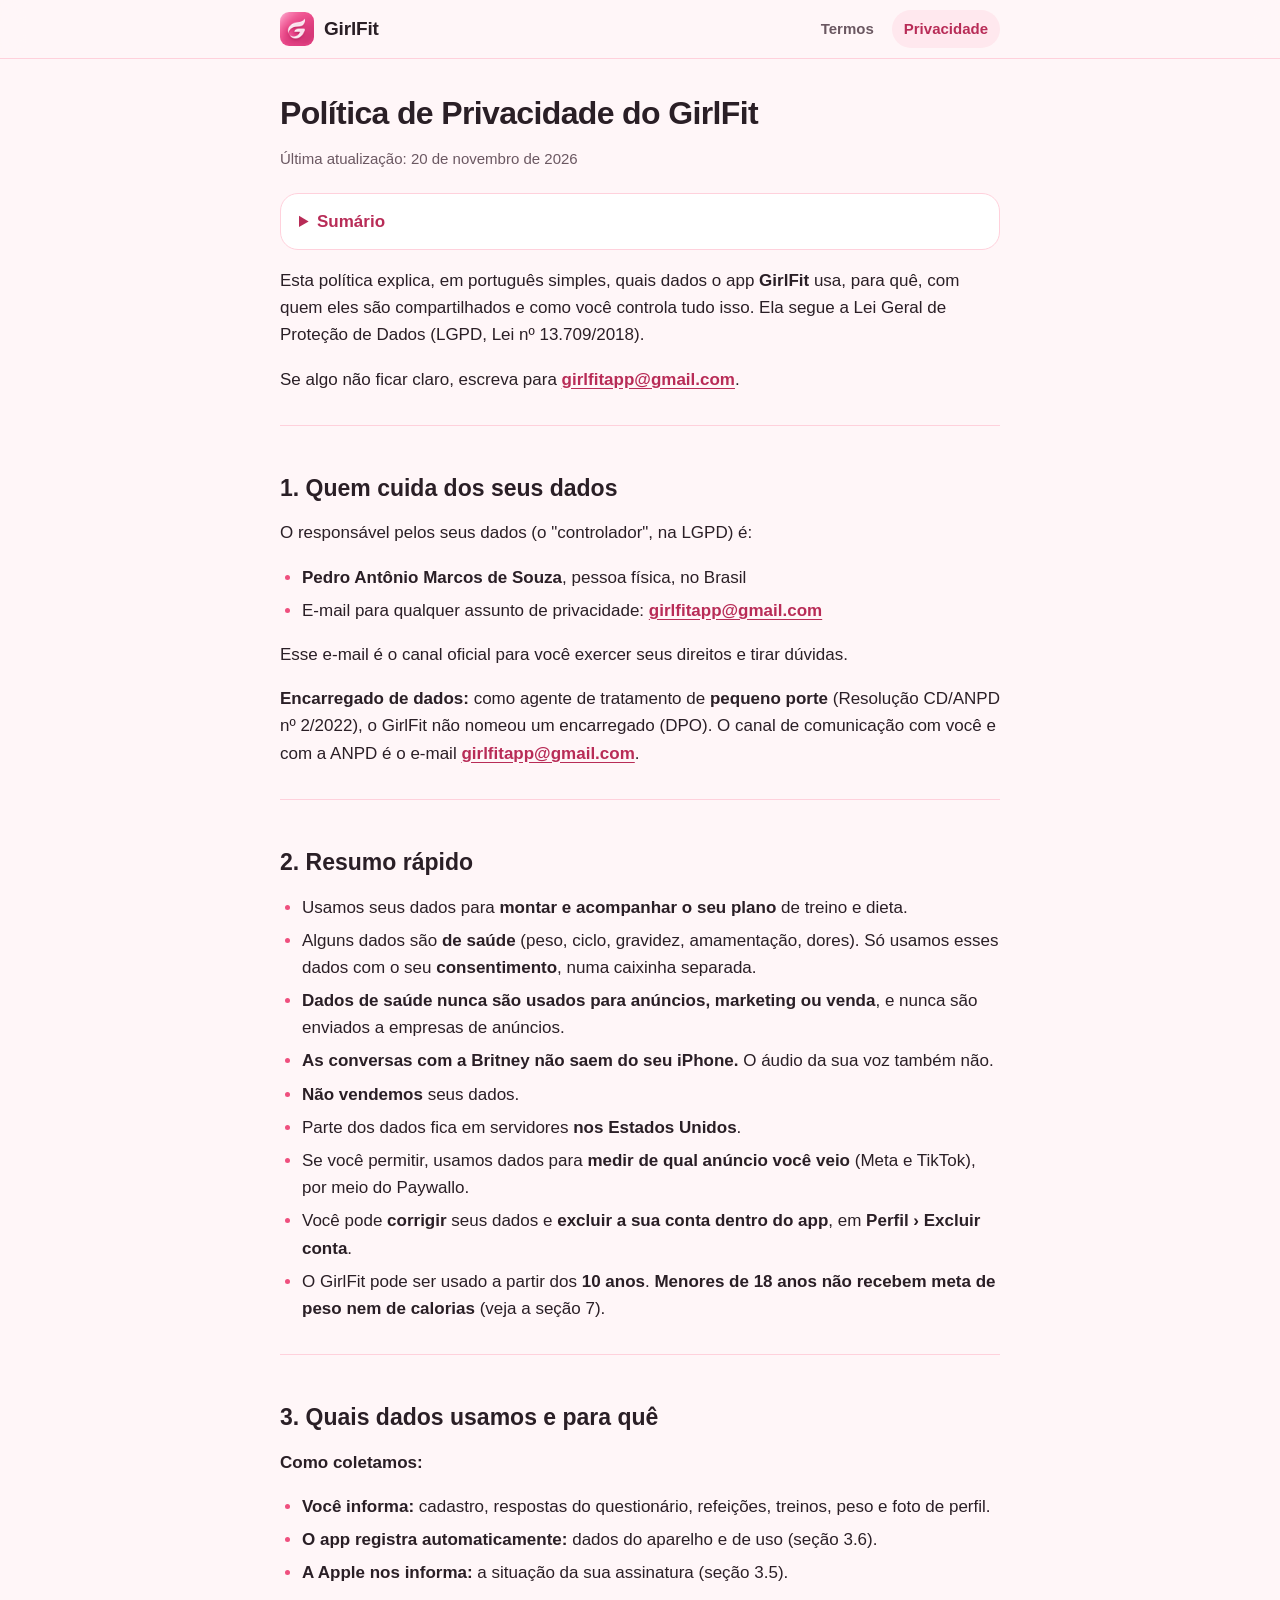
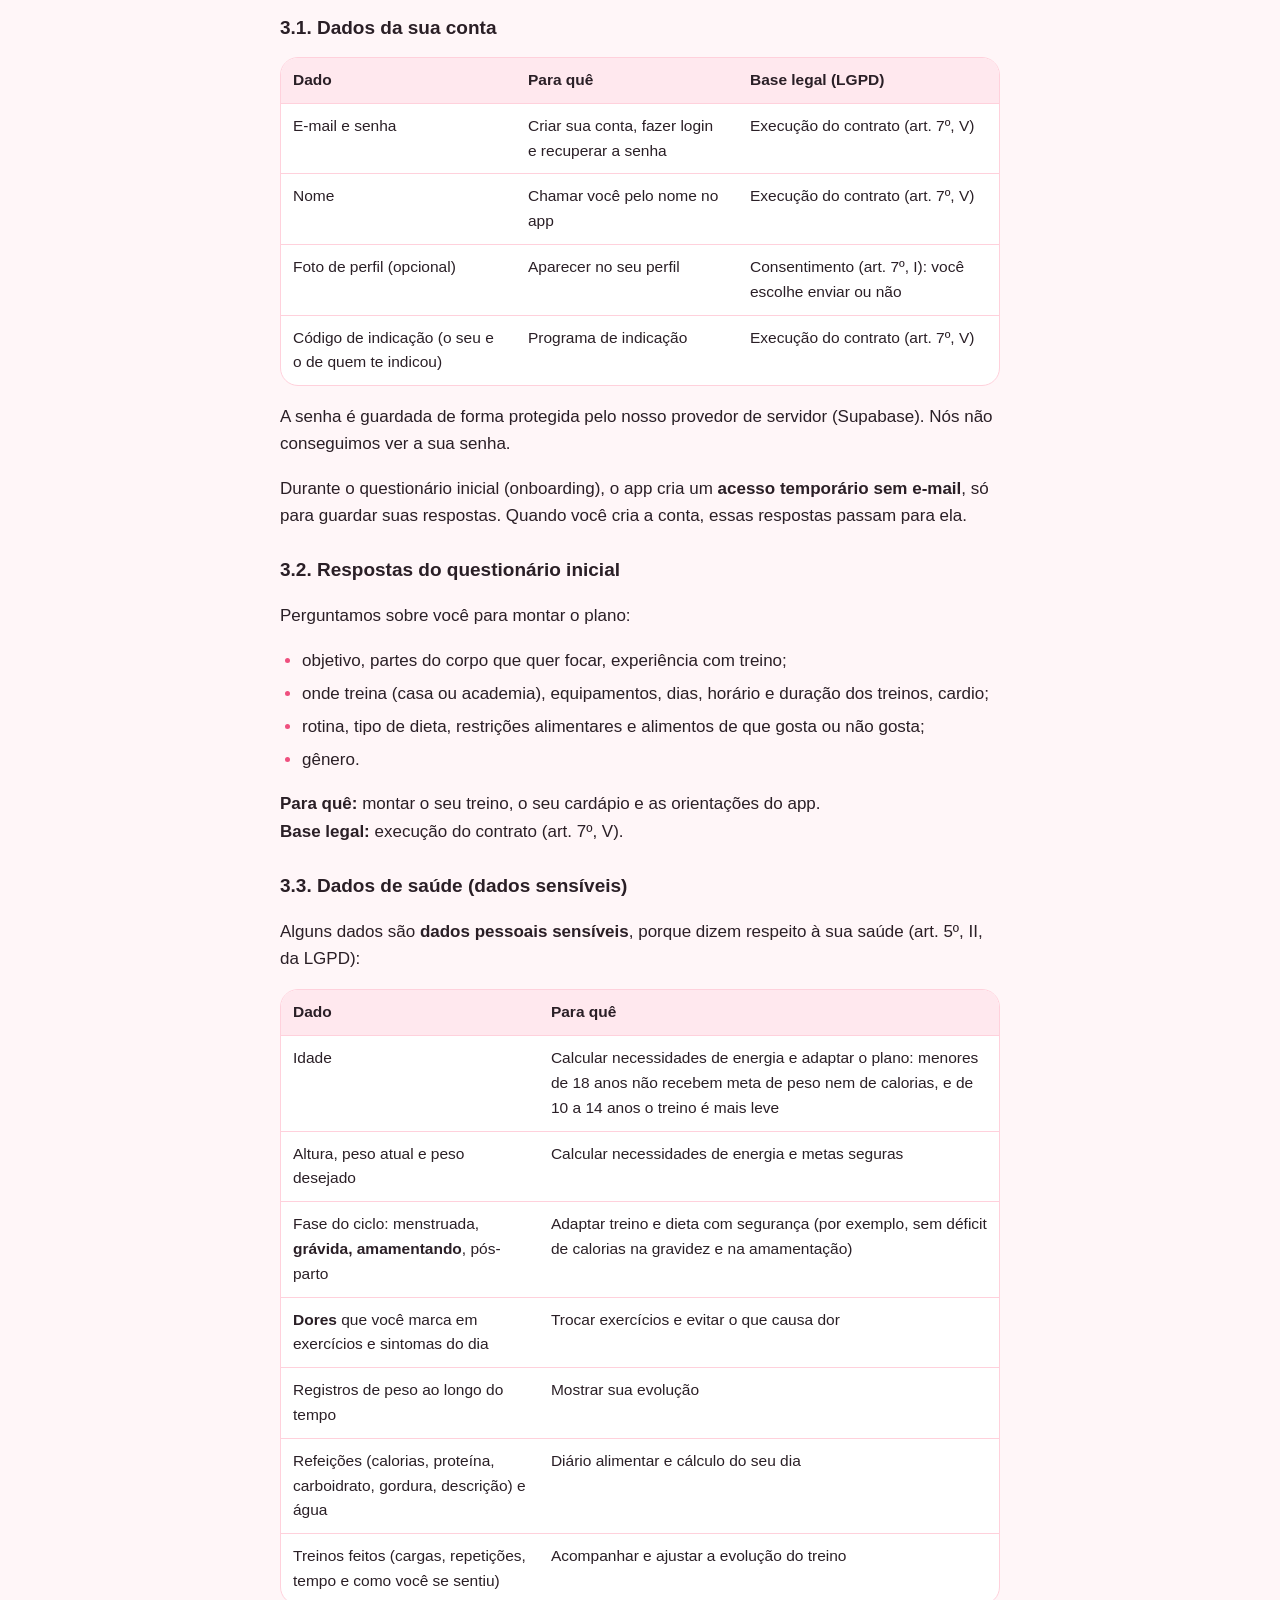
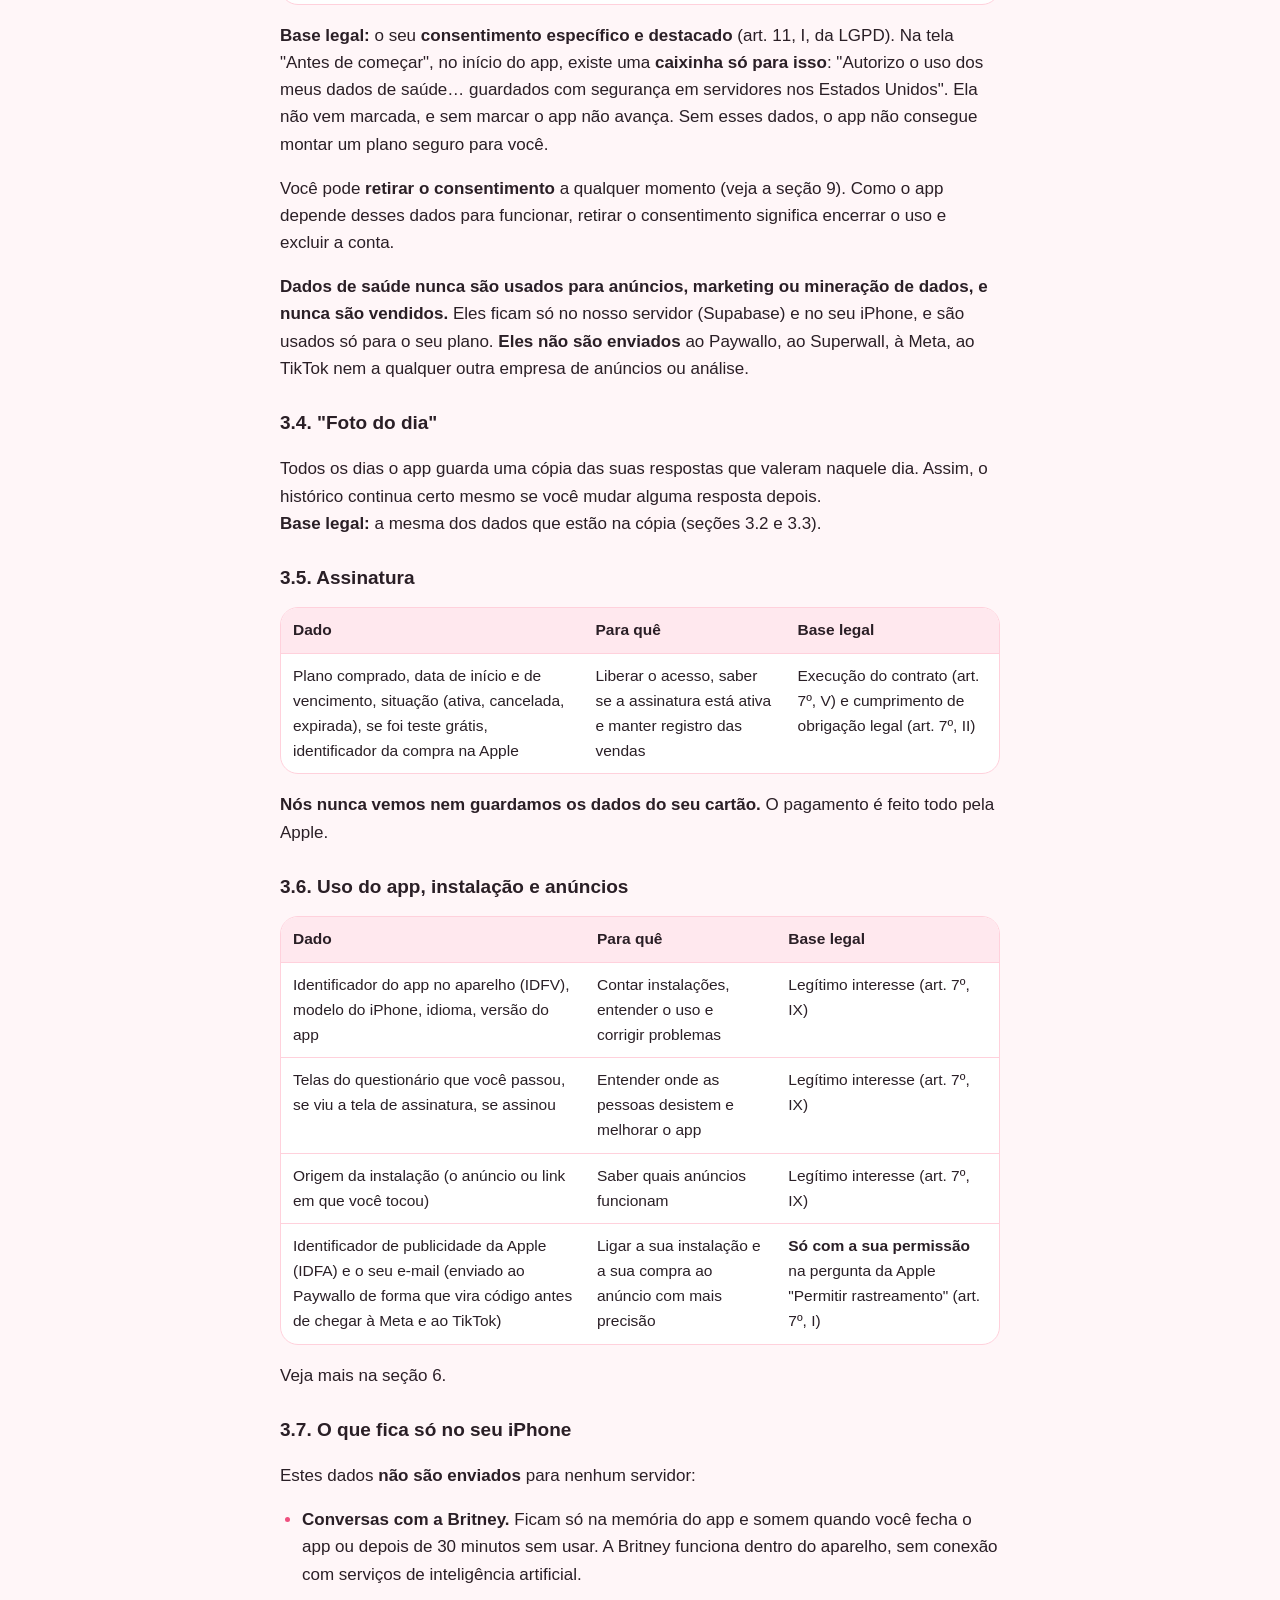
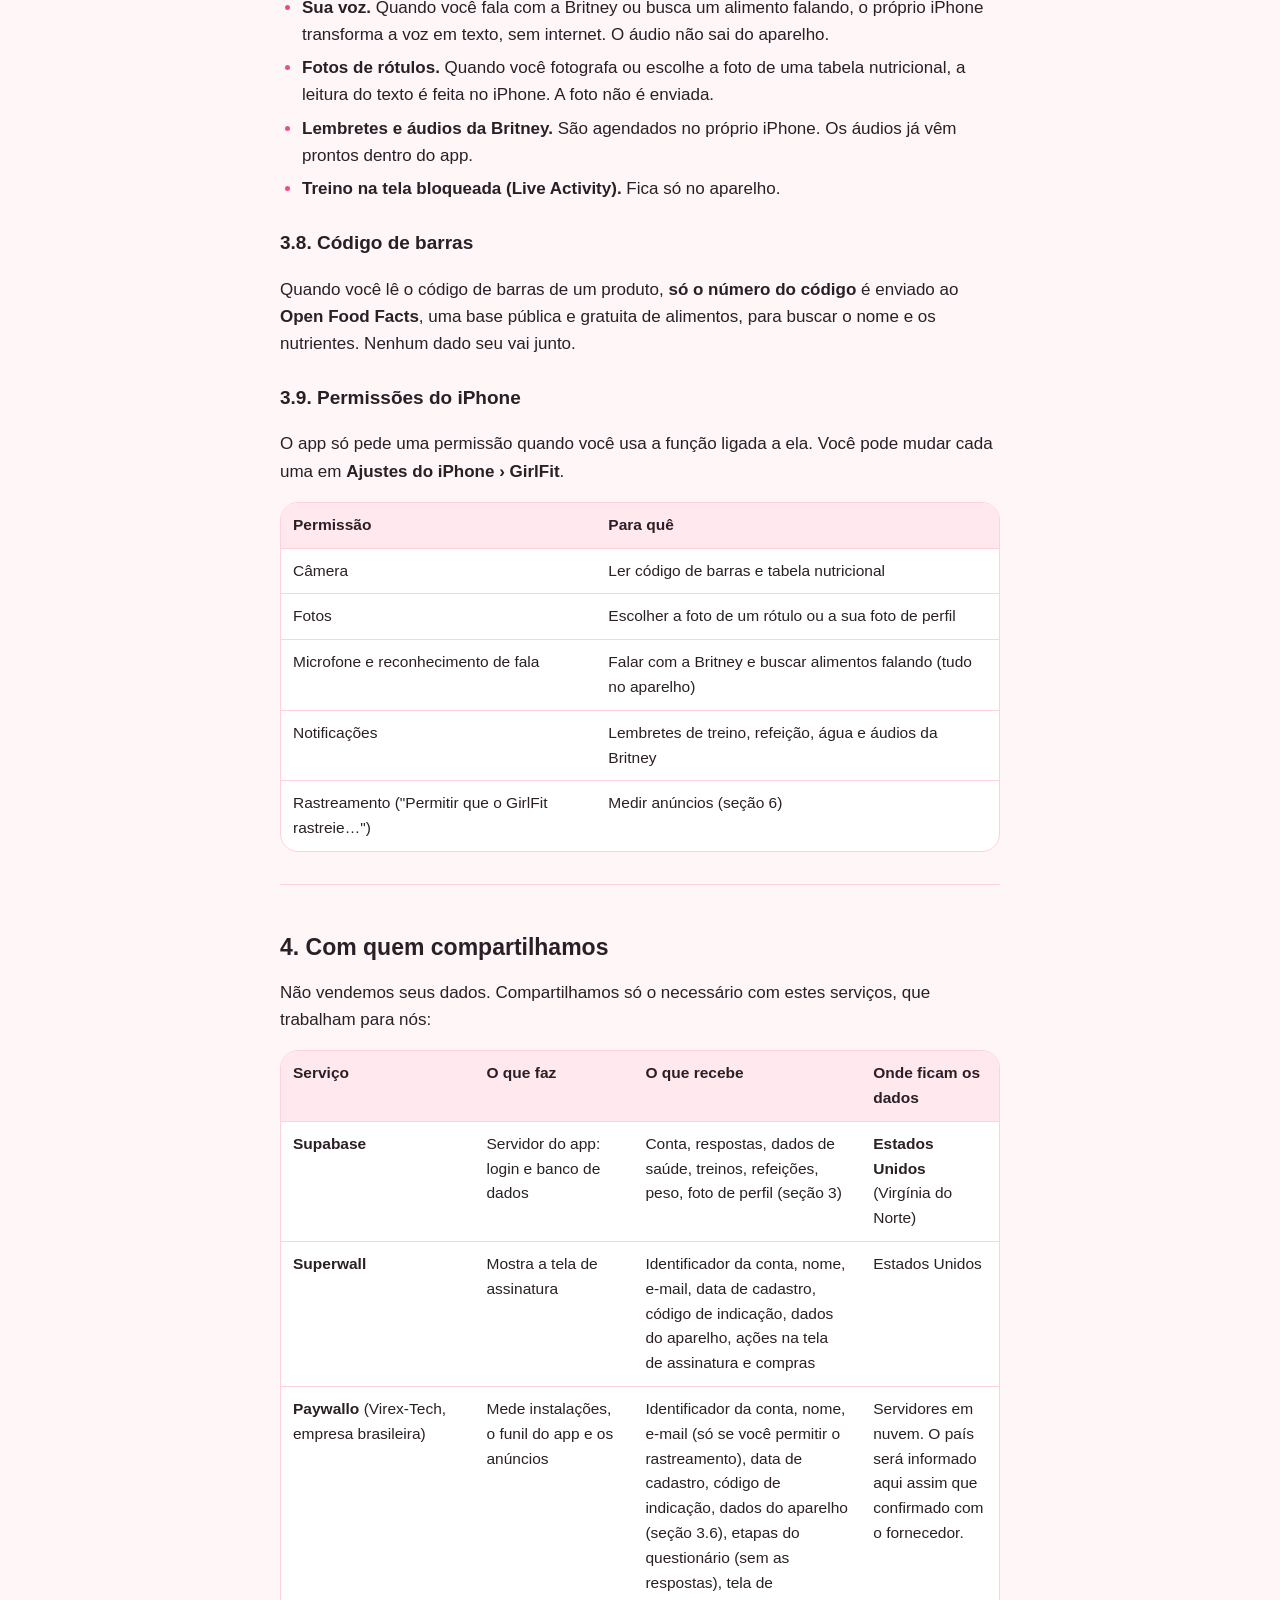
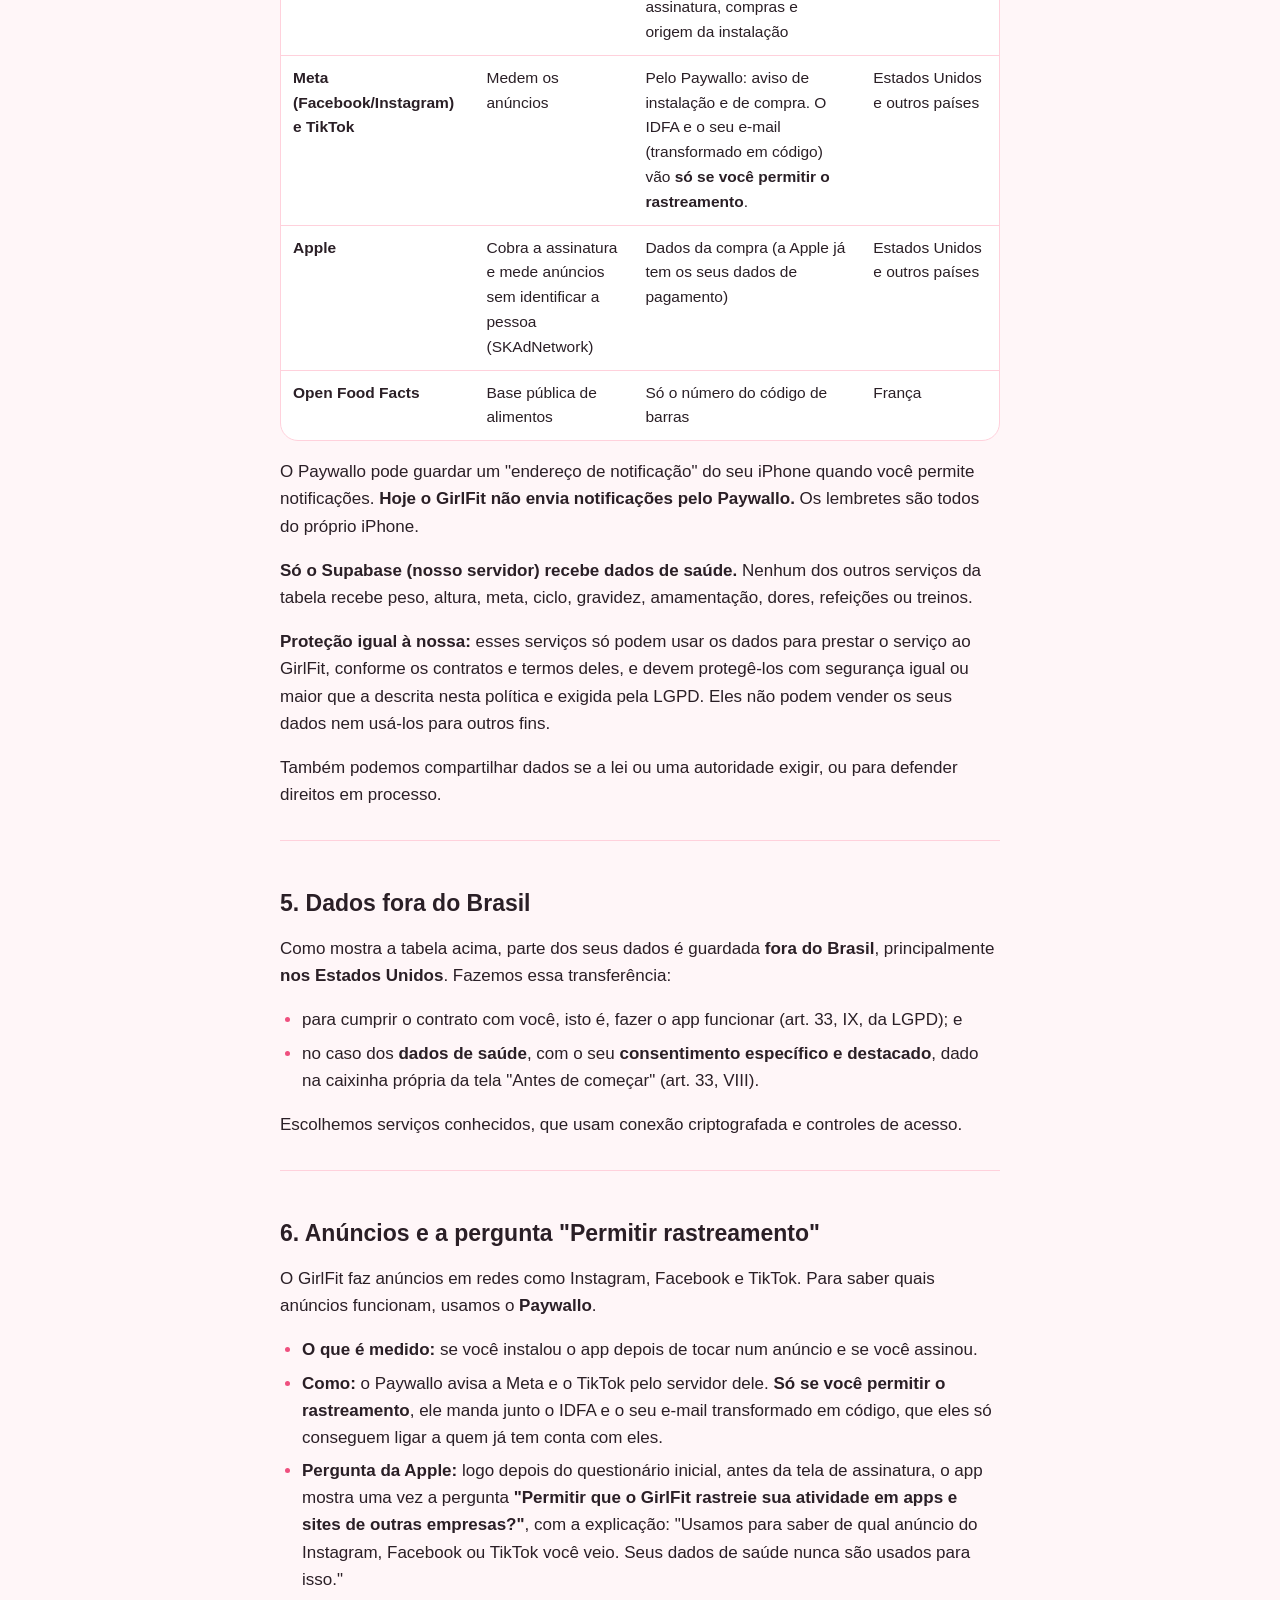
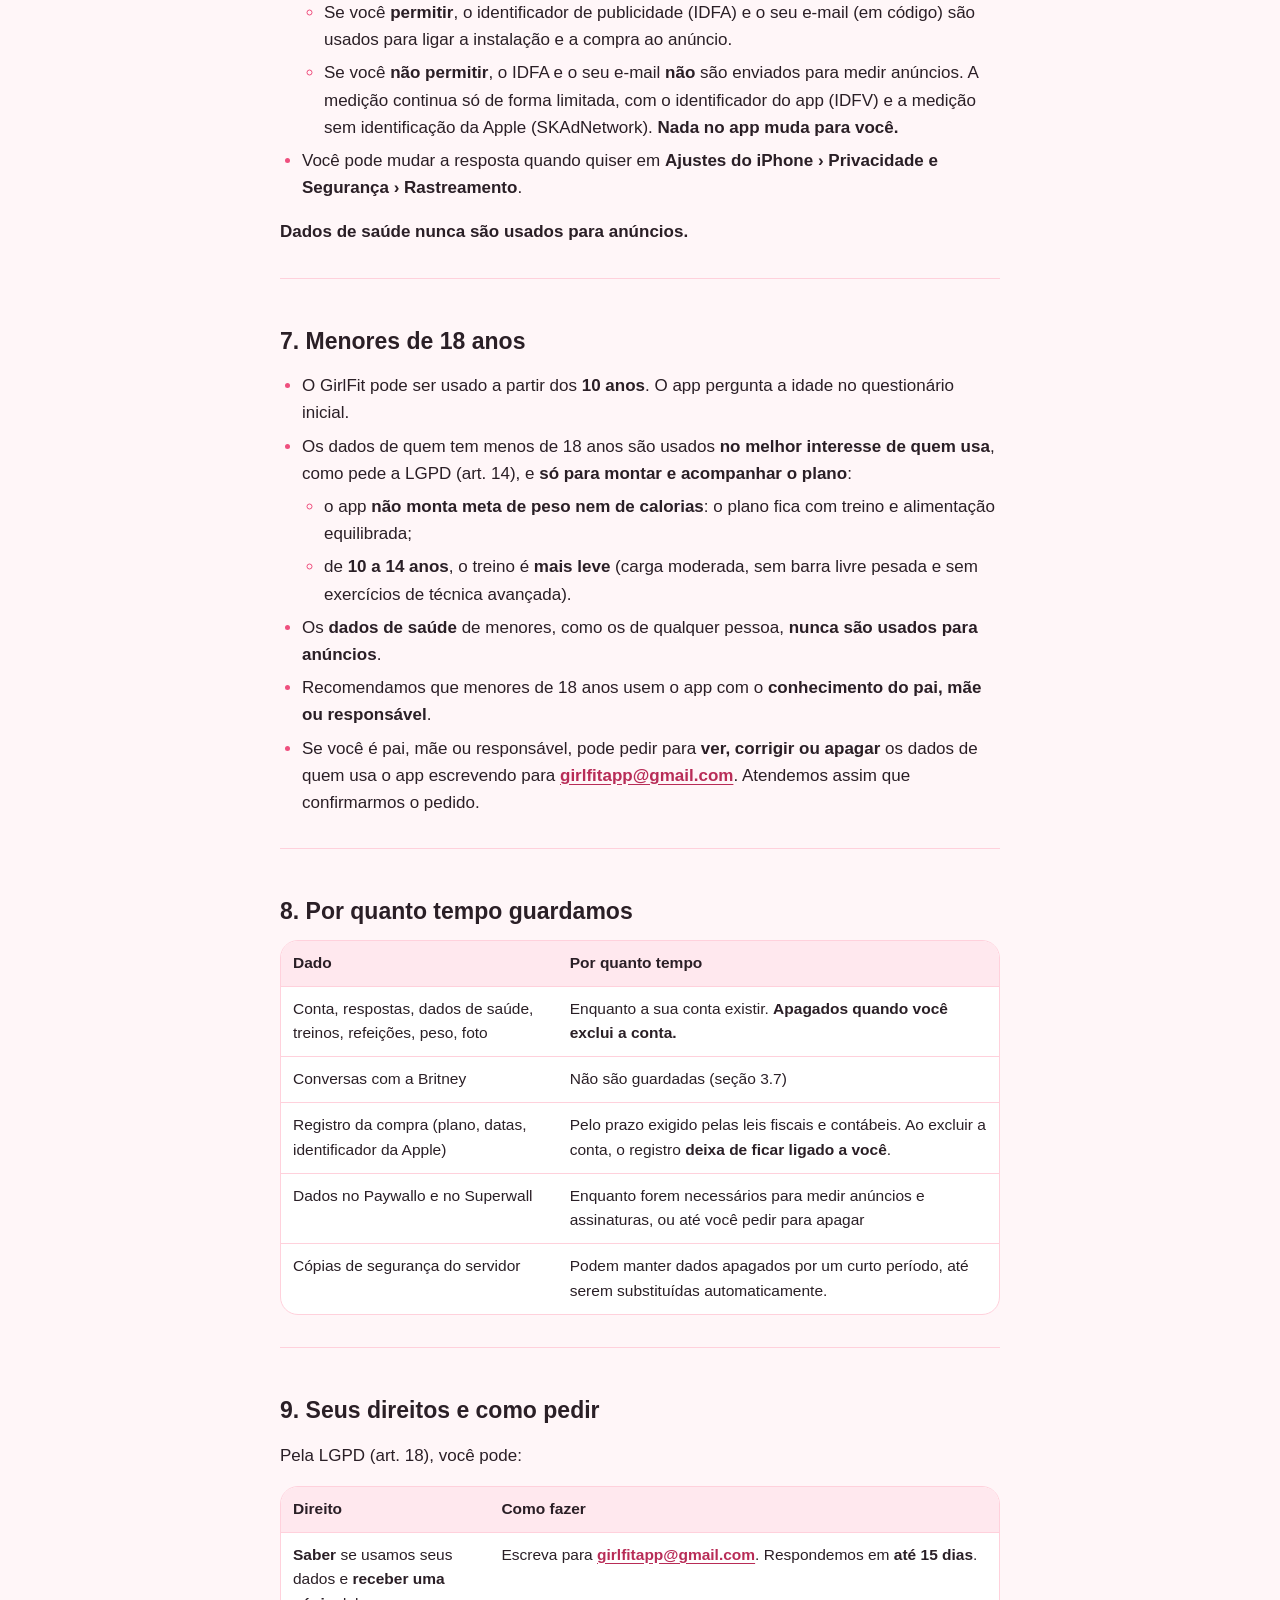
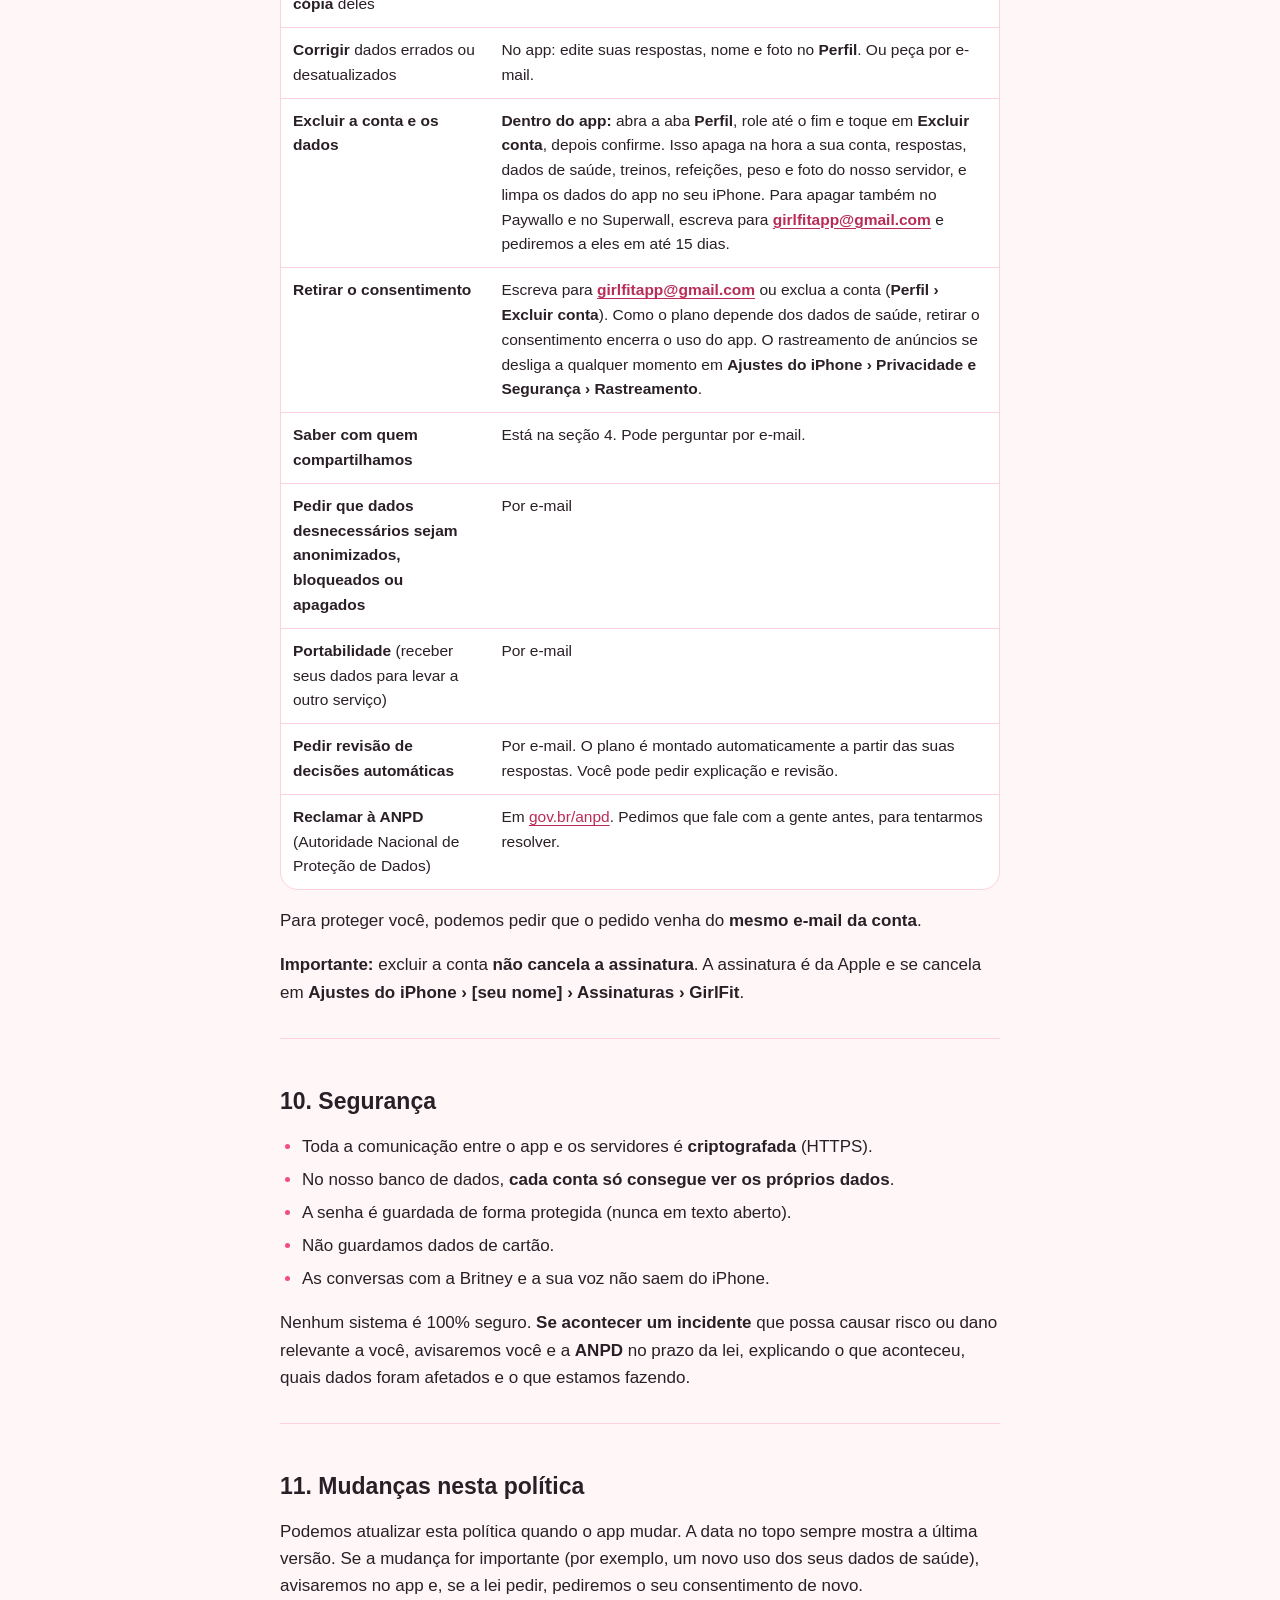
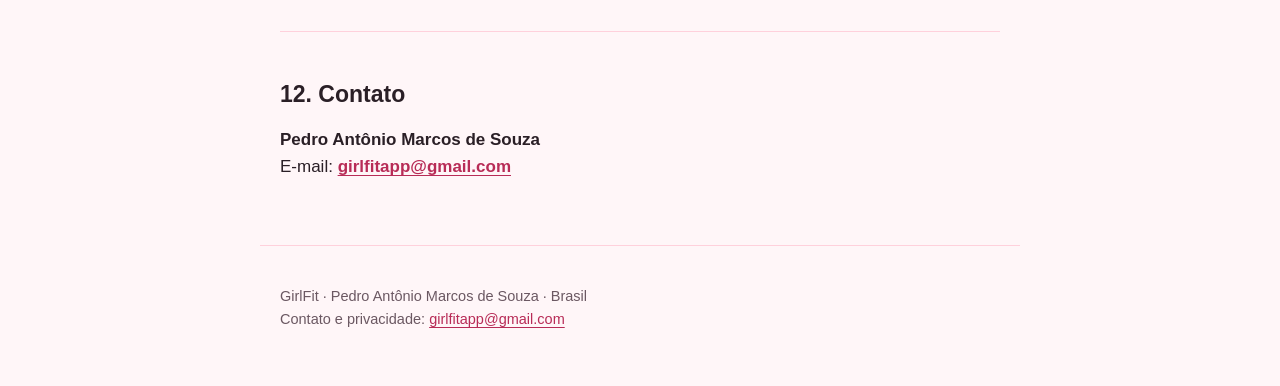
==== commit d7d216ae: "Menores de 18 podem usar o GirlFit (a partir dos 10 anos), sem meta de peso nem de calorias Co-Autho" ====
--- a/privacidade/index.html
+++ b/privacidade/index.html
@@ -19,8 +19,8 @@
 </div></header>
 <main>
 <h1>Política de Privacidade do GirlFit</h1>
-<p class="updated">Última atualização: 15 de novembro de 2026</p>
-<details class="toc"><summary>Sumário</summary><ol><li><a href="#1-quem-cuida-dos-seus-dados">1. Quem cuida dos seus dados</a></li><li><a href="#2-resumo-rapido">2. Resumo rápido</a></li><li><a href="#3-quais-dados-usamos-e-para-que">3. Quais dados usamos e para quê</a></li><li><a href="#4-com-quem-compartilhamos">4. Com quem compartilhamos</a></li><li><a href="#5-dados-fora-do-brasil">5. Dados fora do Brasil</a></li><li><a href="#6-anuncios-e-a-pergunta-permitir-rastreamento">6. Anúncios e a pergunta "Permitir rastreamento"</a></li><li><a href="#7-somente-para-maiores-de-18-anos">7. Somente para maiores de 18 anos</a></li><li><a href="#8-por-quanto-tempo-guardamos">8. Por quanto tempo guardamos</a></li><li><a href="#9-seus-direitos-e-como-pedir">9. Seus direitos e como pedir</a></li><li><a href="#10-seguranca">10. Segurança</a></li><li><a href="#11-mudancas-nesta-politica">11. Mudanças nesta política</a></li><li><a href="#12-contato">12. Contato</a></li></ol></details>
+<p class="updated">Última atualização: 20 de novembro de 2026</p>
+<details class="toc"><summary>Sumário</summary><ol><li><a href="#1-quem-cuida-dos-seus-dados">1. Quem cuida dos seus dados</a></li><li><a href="#2-resumo-rapido">2. Resumo rápido</a></li><li><a href="#3-quais-dados-usamos-e-para-que">3. Quais dados usamos e para quê</a></li><li><a href="#4-com-quem-compartilhamos">4. Com quem compartilhamos</a></li><li><a href="#5-dados-fora-do-brasil">5. Dados fora do Brasil</a></li><li><a href="#6-anuncios-e-a-pergunta-permitir-rastreamento">6. Anúncios e a pergunta "Permitir rastreamento"</a></li><li><a href="#7-menores-de-18-anos">7. Menores de 18 anos</a></li><li><a href="#8-por-quanto-tempo-guardamos">8. Por quanto tempo guardamos</a></li><li><a href="#9-seus-direitos-e-como-pedir">9. Seus direitos e como pedir</a></li><li><a href="#10-seguranca">10. Segurança</a></li><li><a href="#11-mudancas-nesta-politica">11. Mudanças nesta política</a></li><li><a href="#12-contato">12. Contato</a></li></ol></details>
 <p>Esta política explica, em português simples, quais dados o app <strong>GirlFit</strong> usa, para quê, com quem eles são compartilhados e como você controla tudo isso. Ela segue a Lei Geral de Proteção de Dados (LGPD, Lei nº 13.709/2018).</p>
 <p>Se algo não ficar claro, escreva para <strong><a href="mailto:girlfitapp@gmail.com">girlfitapp@gmail.com</a></strong>.</p>
 <hr>
@@ -31,7 +31,7 @@
 <p><strong>Encarregado de dados:</strong> como agente de tratamento de <strong>pequeno porte</strong> (Resolução CD/ANPD nº 2/2022), o GirlFit não nomeou um encarregado (DPO). O canal de comunicação com você e com a ANPD é o e-mail <strong><a href="mailto:girlfitapp@gmail.com">girlfitapp@gmail.com</a></strong>.</p>
 <hr>
 <h2 id="2-resumo-rapido">2. Resumo rápido</h2>
-<ul><li>Usamos seus dados para <strong>montar e acompanhar o seu plano</strong> de treino e dieta.</li><li>Alguns dados são <strong>de saúde</strong> (peso, ciclo, gravidez, amamentação, dores). Só usamos esses dados com o seu <strong>consentimento</strong>, numa caixinha separada.</li><li><strong>Dados de saúde nunca são usados para anúncios, marketing ou venda</strong>, e nunca são enviados a empresas de anúncios.</li><li><strong>As conversas com a Britney não saem do seu iPhone.</strong> O áudio da sua voz também não.</li><li><strong>Não vendemos</strong> seus dados.</li><li>Parte dos dados fica em servidores <strong>nos Estados Unidos</strong>.</li><li>Se você permitir, usamos dados para <strong>medir de qual anúncio você veio</strong> (Meta e TikTok), por meio do Paywallo.</li><li>Você pode <strong>corrigir</strong> seus dados e <strong>excluir a sua conta dentro do app</strong>, em <strong>Perfil › Excluir conta</strong>.</li><li>O GirlFit é <strong>só para maiores de 18 anos</strong>.</li></ul>
+<ul><li>Usamos seus dados para <strong>montar e acompanhar o seu plano</strong> de treino e dieta.</li><li>Alguns dados são <strong>de saúde</strong> (peso, ciclo, gravidez, amamentação, dores). Só usamos esses dados com o seu <strong>consentimento</strong>, numa caixinha separada.</li><li><strong>Dados de saúde nunca são usados para anúncios, marketing ou venda</strong>, e nunca são enviados a empresas de anúncios.</li><li><strong>As conversas com a Britney não saem do seu iPhone.</strong> O áudio da sua voz também não.</li><li><strong>Não vendemos</strong> seus dados.</li><li>Parte dos dados fica em servidores <strong>nos Estados Unidos</strong>.</li><li>Se você permitir, usamos dados para <strong>medir de qual anúncio você veio</strong> (Meta e TikTok), por meio do Paywallo.</li><li>Você pode <strong>corrigir</strong> seus dados e <strong>excluir a sua conta dentro do app</strong>, em <strong>Perfil › Excluir conta</strong>.</li><li>O GirlFit pode ser usado a partir dos <strong>10 anos</strong>. <strong>Menores de 18 anos não recebem meta de peso nem de calorias</strong> (veja a seção 7).</li></ul>
 <hr>
 <h2 id="3-quais-dados-usamos-e-para-que">3. Quais dados usamos e para quê</h2>
 <p><strong>Como coletamos:</strong></p>
@@ -46,7 +46,7 @@
 <p><strong>Para quê:</strong> montar o seu treino, o seu cardápio e as orientações do app.<br><strong>Base legal:</strong> execução do contrato (art. 7º, V).</p>
 <h3 id="3-3-dados-de-saude-dados-sensiveis">3.3. Dados de saúde (dados sensíveis)</h3>
 <p>Alguns dados são <strong>dados pessoais sensíveis</strong>, porque dizem respeito à sua saúde (art. 5º, II, da LGPD):</p>
-<table><thead><tr><th>Dado</th><th>Para quê</th></tr></thead><tbody><tr><td data-label="Dado">Altura, peso atual e peso desejado</td><td data-label="Para quê">Calcular necessidades de energia e metas seguras</td></tr><tr><td data-label="Dado">Fase do ciclo: menstruada, <strong>grávida, amamentando</strong>, pós-parto</td><td data-label="Para quê">Adaptar treino e dieta com segurança (por exemplo, sem déficit de calorias na gravidez e na amamentação)</td></tr><tr><td data-label="Dado"><strong>Dores</strong> que você marca em exercícios e sintomas do dia</td><td data-label="Para quê">Trocar exercícios e evitar o que causa dor</td></tr><tr><td data-label="Dado">Registros de peso ao longo do tempo</td><td data-label="Para quê">Mostrar sua evolução</td></tr><tr><td data-label="Dado">Refeições (calorias, proteína, carboidrato, gordura, descrição) e água</td><td data-label="Para quê">Diário alimentar e cálculo do seu dia</td></tr><tr><td data-label="Dado">Treinos feitos (cargas, repetições, tempo e como você se sentiu)</td><td data-label="Para quê">Acompanhar e ajustar a evolução do treino</td></tr></tbody></table>
+<table><thead><tr><th>Dado</th><th>Para quê</th></tr></thead><tbody><tr><td data-label="Dado">Idade</td><td data-label="Para quê">Calcular necessidades de energia e adaptar o plano: menores de 18 anos não recebem meta de peso nem de calorias, e de 10 a 14 anos o treino é mais leve</td></tr><tr><td data-label="Dado">Altura, peso atual e peso desejado</td><td data-label="Para quê">Calcular necessidades de energia e metas seguras</td></tr><tr><td data-label="Dado">Fase do ciclo: menstruada, <strong>grávida, amamentando</strong>, pós-parto</td><td data-label="Para quê">Adaptar treino e dieta com segurança (por exemplo, sem déficit de calorias na gravidez e na amamentação)</td></tr><tr><td data-label="Dado"><strong>Dores</strong> que você marca em exercícios e sintomas do dia</td><td data-label="Para quê">Trocar exercícios e evitar o que causa dor</td></tr><tr><td data-label="Dado">Registros de peso ao longo do tempo</td><td data-label="Para quê">Mostrar sua evolução</td></tr><tr><td data-label="Dado">Refeições (calorias, proteína, carboidrato, gordura, descrição) e água</td><td data-label="Para quê">Diário alimentar e cálculo do seu dia</td></tr><tr><td data-label="Dado">Treinos feitos (cargas, repetições, tempo e como você se sentiu)</td><td data-label="Para quê">Acompanhar e ajustar a evolução do treino</td></tr></tbody></table>
 <p><strong>Base legal:</strong> o seu <strong>consentimento específico e destacado</strong> (art. 11, I, da LGPD). Na tela "Antes de começar", no início do app, existe uma <strong>caixinha só para isso</strong>: "Autorizo o uso dos meus dados de saúde… guardados com segurança em servidores nos Estados Unidos". Ela não vem marcada, e sem marcar o app não avança. Sem esses dados, o app não consegue montar um plano seguro para você.</p>
 <p>Você pode <strong>retirar o consentimento</strong> a qualquer momento (veja a seção 9). Como o app depende desses dados para funcionar, retirar o consentimento significa encerrar o uso e excluir a conta.</p>
 <p><strong>Dados de saúde nunca são usados para anúncios, marketing ou mineração de dados, e nunca são vendidos.</strong> Eles ficam só no nosso servidor (Supabase) e no seu iPhone, e são usados só para o seu plano. <strong>Eles não são enviados</strong> ao Paywallo, ao Superwall, à Meta, ao TikTok nem a qualquer outra empresa de anúncios ou análise.</p>
@@ -85,8 +85,8 @@
 <ul><li><strong>O que é medido:</strong> se você instalou o app depois de tocar num anúncio e se você assinou.</li><li><strong>Como:</strong> o Paywallo avisa a Meta e o TikTok pelo servidor dele. <strong>Só se você permitir o rastreamento</strong>, ele manda junto o IDFA e o seu e-mail transformado em código, que eles só conseguem ligar a quem já tem conta com eles.</li><li><strong>Pergunta da Apple:</strong> logo depois do questionário inicial, antes da tela de assinatura, o app mostra uma vez a pergunta <strong>"Permitir que o GirlFit rastreie sua atividade em apps e sites de outras empresas?"</strong>, com a explicação: "Usamos para saber de qual anúncio do Instagram, Facebook ou TikTok você veio. Seus dados de saúde nunca são usados para isso."<ul><li>Se você <strong>permitir</strong>, o identificador de publicidade (IDFA) e o seu e-mail (em código) são usados para ligar a instalação e a compra ao anúncio.</li><li>Se você <strong>não permitir</strong>, o IDFA e o seu e-mail <strong>não</strong> são enviados para medir anúncios. A medição continua só de forma limitada, com o identificador do app (IDFV) e a medição sem identificação da Apple (SKAdNetwork). <strong>Nada no app muda para você.</strong></li></ul></li><li>Você pode mudar a resposta quando quiser em <strong>Ajustes do iPhone › Privacidade e Segurança › Rastreamento</strong>.</li></ul>
 <p><strong>Dados de saúde nunca são usados para anúncios.</strong></p>
 <hr>
-<h2 id="7-somente-para-maiores-de-18-anos">7. Somente para maiores de 18 anos</h2>
-<ul><li>O GirlFit é destinado <strong>somente a pessoas com 18 anos ou mais</strong>.</li><li><strong>Ao aceitar os Termos de Uso, você declara que tem 18 anos ou mais.</strong></li><li>O app <strong>não pergunta a sua idade</strong> e <strong>não confirma a idade</strong> de quem usa. Confiamos na sua declaração. Nos cálculos de calorias, o app usa uma <strong>idade padrão de 28 anos</strong>.</li><li><strong>Não coletamos de propósito dados de menores de 18 anos.</strong> Se soubermos que uma pessoa menor de 18 anos criou uma conta, <strong>apagaremos a conta e os dados</strong>.</li><li>Se você é pai, mãe ou responsável e acha que um menor de 18 anos está usando o GirlFit, escreva para <strong><a href="mailto:girlfitapp@gmail.com">girlfitapp@gmail.com</a></strong>. Apagaremos os dados assim que confirmarmos o pedido.</li></ul>
+<h2 id="7-menores-de-18-anos">7. Menores de 18 anos</h2>
+<ul><li>O GirlFit pode ser usado a partir dos <strong>10 anos</strong>. O app pergunta a idade no questionário inicial.</li><li>Os dados de quem tem menos de 18 anos são usados <strong>no melhor interesse de quem usa</strong>, como pede a LGPD (art. 14), e <strong>só para montar e acompanhar o plano</strong>:<ul><li>o app <strong>não monta meta de peso nem de calorias</strong>: o plano fica com treino e alimentação equilibrada;</li><li>de <strong>10 a 14 anos</strong>, o treino é <strong>mais leve</strong> (carga moderada, sem barra livre pesada e sem exercícios de técnica avançada).</li></ul></li><li>Os <strong>dados de saúde</strong> de menores, como os de qualquer pessoa, <strong>nunca são usados para anúncios</strong>.</li><li>Recomendamos que menores de 18 anos usem o app com o <strong>conhecimento do pai, mãe ou responsável</strong>.</li><li>Se você é pai, mãe ou responsável, pode pedir para <strong>ver, corrigir ou apagar</strong> os dados de quem usa o app escrevendo para <strong><a href="mailto:girlfitapp@gmail.com">girlfitapp@gmail.com</a></strong>. Atendemos assim que confirmarmos o pedido.</li></ul>
 <hr>
 <h2 id="8-por-quanto-tempo-guardamos">8. Por quanto tempo guardamos</h2>
 <table><thead><tr><th>Dado</th><th>Por quanto tempo</th></tr></thead><tbody><tr><td data-label="Dado">Conta, respostas, dados de saúde, treinos, refeições, peso, foto</td><td data-label="Por quanto tempo">Enquanto a sua conta existir. <strong>Apagados quando você exclui a conta.</strong></td></tr><tr><td data-label="Dado">Conversas com a Britney</td><td data-label="Por quanto tempo">Não são guardadas (seção 3.7)</td></tr><tr><td data-label="Dado">Registro da compra (plano, datas, identificador da Apple)</td><td data-label="Por quanto tempo">Pelo prazo exigido pelas leis fiscais e contábeis. Ao excluir a conta, o registro <strong>deixa de ficar ligado a você</strong>.</td></tr><tr><td data-label="Dado">Dados no Paywallo e no Superwall</td><td data-label="Por quanto tempo">Enquanto forem necessários para medir anúncios e assinaturas, ou até você pedir para apagar</td></tr><tr><td data-label="Dado">Cópias de segurança do servidor</td><td data-label="Por quanto tempo">Podem manter dados apagados por um curto período, até serem substituídas automaticamente.</td></tr></tbody></table>
